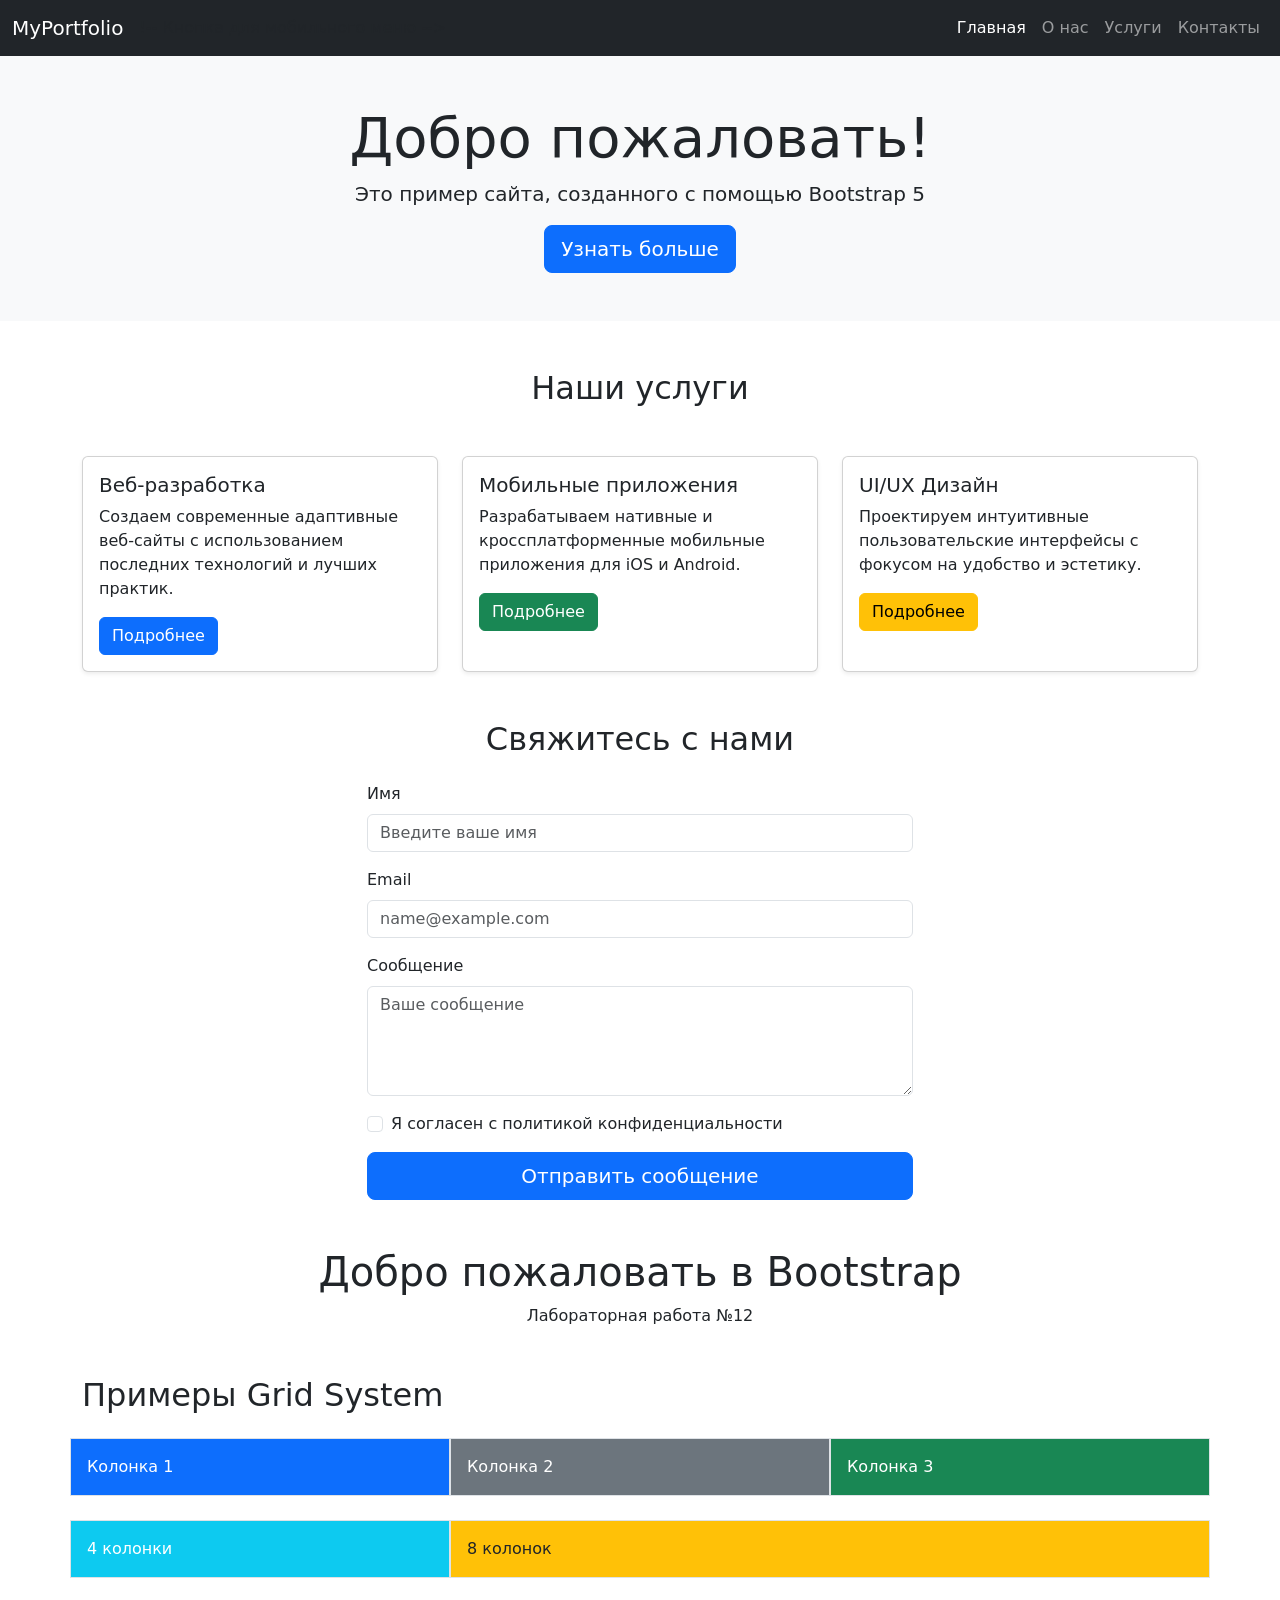
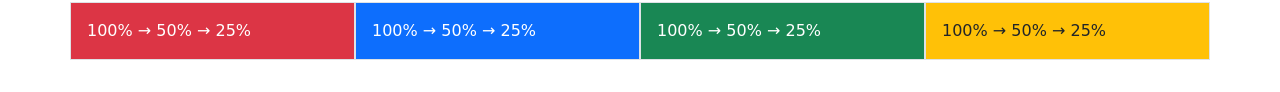
==== index.html @ a61e0683 "initial commit" ====
<!doctype html>
<html lang="ru-RU">
  <head>
    <meta charset="UTF-8" />
    <meta name="viewport" content="width=device-width, initial-scale=1.0" />
    <title>Bootstrap Lab - Leontev</title>
    <link
      href="https://cdn.jsdelivr.net/npm/bootstrap@5.3.8/dist/css/bootstrap.min.css"
      rel="stylesheet"
      integrity="sha384-sRIl4kxILFvY47J16cr9ZwB07vP4J8+LH7qKQnuqkuIAvNWLzeN8tE5YBujZqJLB"
      crossorigin="anonymous"
    />

    <link rel="stylesheet" href="custom.css" />
  </head>
  <body>

    <!-- Навигационная панель -->
    <nav class="navbar navbar-expand-lg navbar-dark bg-dark">
        <div class="container-fluid">
            <a class="navbar-brand" href="#">MyPortfolio</a>
            !-- Кнопка для мобильного меню -->
            <button
                class="navbar-toggler"
                type="button"
                data-bs-toggle="collapse"
                data-bs-target="#navbarNav"
                aria-controls="navbarNav"
                aria-expanded="false"
                aria-label="Toggle navigation"
            >
            <span class="navbar-toggler-icon"></span>
            </button>
            <!-- Пункты меню -->
                <div class="collapse navbar-collapse" id="navbarNav">
                    <ul class="navbar-nav ms-auto">
                    <li class="nav-item">
                        <a class="nav-link active" href="#home">Главная</a>
                    </li>
                    <li class="nav-item">
                        <a class="nav-link" href="#about">О нас</a>
                    </li>
                    <li class="nav-item">
                        <a class="nav-link" href="#services">Услуги</a>
                    </li>
                    <li class="nav-item">
                        <a class="nav-link" href="#contact">Контакты</a>
                    </li>
                </ul>
            </div>
        </div>
    </nav>
    <!-- Hero секция -->
    <div class="container-fluid bg-light py-5" id="home">
        <div class="container text-center">
            <h1 class="display-4">Добро пожаловать!</h1>
            <p class="lead">Это пример сайта, созданного с помощью Bootstrap 5</p>
            <button class="btn btn-primary btn-lg">Узнать больше</button>
        </div>
    </div>

    <!-- Секция с карточками -->
    <div class="container my-5" id="services">
    <h2 class="text-center mb-5">Наши услуги</h2>
    <div class="row g-4">
    <!-- Карточка 1 -->
      <div class="col-12 col-md-6 col-lg-4">
        <div class="card h-100 shadow-sm">
          <div class="card-body">
            <h5 class="card-title">Веб-разработка</h5>
            <p class="card-text"> Создаем современные адаптивные веб-сайты с использованием последних технологий и лучших практик.</p>
            <a href="#" class="btn btn-primary">Подробнее</a>
          </div>
        </div>
      </div>
    <!-- Карточка 2 -->
      <div class="col-12 col-md-6 col-lg-4">
        <div class="card h-100 shadow-sm">
          <div class="card-body">
            <h5 class="card-title">Мобильные приложения</h5>
            <p class="card-text">Разрабатываем нативные и кроссплатформенные мобильные приложения для iOS и Android.</p>
            <a href="#" class="btn btn-success">Подробнее</a>
          </div>
        </div>
      </div>
    <!-- Карточка 3 -->
      <div class="col-12 col-md-6 col-lg-4">
        <div class="card h-100 shadow-sm">
          <div class="card-body">
            <h5 class="card-title">UI/UX Дизайн</h5>
            <p class="card-text">Проектируем интуитивные пользовательские интерфейсы с фокусом на удобство и эстетику.</p>
            <a href="#" class="btn btn-warning">Подробнее</a>
          </div>
        </div>
      </div>
    </div>
    </div>

    <!-- Секция с формой -->
    <div class="container my-5" id="contact">
      <div class="row justify-content-center">
        <div class="col-lg-6">
          <h2 class="text-center mb-4">Свяжитесь с нами</h2>
          <form id="contactForm" class="needs-validation" novalidate>
          <!-- Имя -->
          <div class="mb-3">
            <label for="name" class="form-label">Имя</label>
            <input
              type="text"
              class="form-control"
              id="name"
              placeholder="Введите ваше имя"
              required
            />
            <div class="invalid-feedback">Пожалуйста, введите ваше имя</div>
          </div>
          <!-- Email -->
          <div class="mb-3">
            <label for="email" class="form-label">Email</label>
            <input
              type="email"
              class="form-control"
              id="email"
              placeholder="name@example.com"
              required
            />
            <div class="invalid-feedback">Пожалуйста, введите корректный email</div>
          </div>
          <!-- Сообщение -->
          <div class="mb-3">
            <label for="message" class="form-label">Сообщение</label>
            <textarea
              class="form-control"
              id="message"
              rows="4"
              placeholder="Ваше сообщение"
              required
            ></textarea>
              <div class="invalid-feedback">Пожалуйста, введите сообщение</div>
          </div>
          <!-- Checkbox -->
          <div class="mb-3 form-check">
            <input
              type="checkbox"
              class="form-check-input"
              id="agree"
              required
            />
            <label class="form-check-label" for="agree">Я согласен с политикой конфиденциальности</label>
            <div class="invalid-feedback">Вы должны согласиться с условиями</div>
          </div>
          <!-- Кнопка отправки -->
          <div class="d-grid">
            <button type="submit" class="btn btn-primary btn-lg">Отправить сообщение</button>
          </div>
          </form>
        </div>
      </div>
    </div>


    <div class="container">
      <h1 class="text-center mt-5">Добро пожаловать в Bootstrap</h1>
      <p class="text-center text-mutex">Лабораторная работа №12</p>
    </div>

    <div class="container mt-5">
      <h2 class="mb-4">Примеры Grid System</h2>
      <!-- Пример 1: Равные колонки -->
      <div class="row mb-4">
        <div class="col bg-primary text-white p-3 border">Колонка 1</div>
        <div class="col bg-secondary text-white p-3 border">Колонка 2</div>
        <div class="col bg-success text-white p-3 border">Колонка 3</div>
      </div>
      <!-- Пример 2: Фиксированная ширина -->
      <div class="row mb-4">
        <div class="col-4 bg-info text-white p-3 border">4 колонки</div>
        <div class="col-8 bg-warning text-dark p-3 border">8 колонок</div>
      </div>
      <!-- Пример 3: Адаптивные колонки -->
      <div class="row mb-4">
        <div class="col-12 col-md-6 col-lg-3 bg-danger text-white p-3 border mb-2">100% → 50% → 25%</div>
        <div class="col-12 col-md-6 col-lg-3 bg-primary text-white p-3 border mb-2">100% → 50% → 25%</div>
        <div class="col-12 col-md-6 col-lg-3 bg-success text-white p-3 border mb-2">100% → 50% → 25%</div>
        <div class="col-12 col-md-6 col-lg-3 bg-warning text-dark p-3 border mb-2">100% → 50% → 25%</div>
      </div>
    </div>

  </body>

  <script>
  // Валидация формы Bootstrap
    (function () { 
      "use strict";
      const form = document.getElementById("contactForm");
      form.addEventListener(
        "submit",
        function (event) {
          if (!form.checkValidity()) {
            event.preventDefault();
            event.stopPropagation();
          } else {
            event.preventDefault();
            alert("Форма успешно отправлена!");
            form.reset();
            form.classList.remove("was-validated");
          }
          form.classList.add("was-validated");
        },
        false
      );
      })();
  </script>

    <script
      src="https://cdn.jsdelivr.net/npm/bootstrap@5.3.8/dist/js/bootstrap.bundle.min.js"
      integrity="sha384-FKyoEForCGlyvwx9Hj09JcYn3nv7wiPVlz7YYwJrWVcXK/BmnVDxM+D2scQbITxI"
      crossorigin="anonymous"
    ></script>

</html>
---- custom.css ----
.card {
    transition: transform 0.3s ease;
}

.card:hover {
    transform: scale(1.05);
}
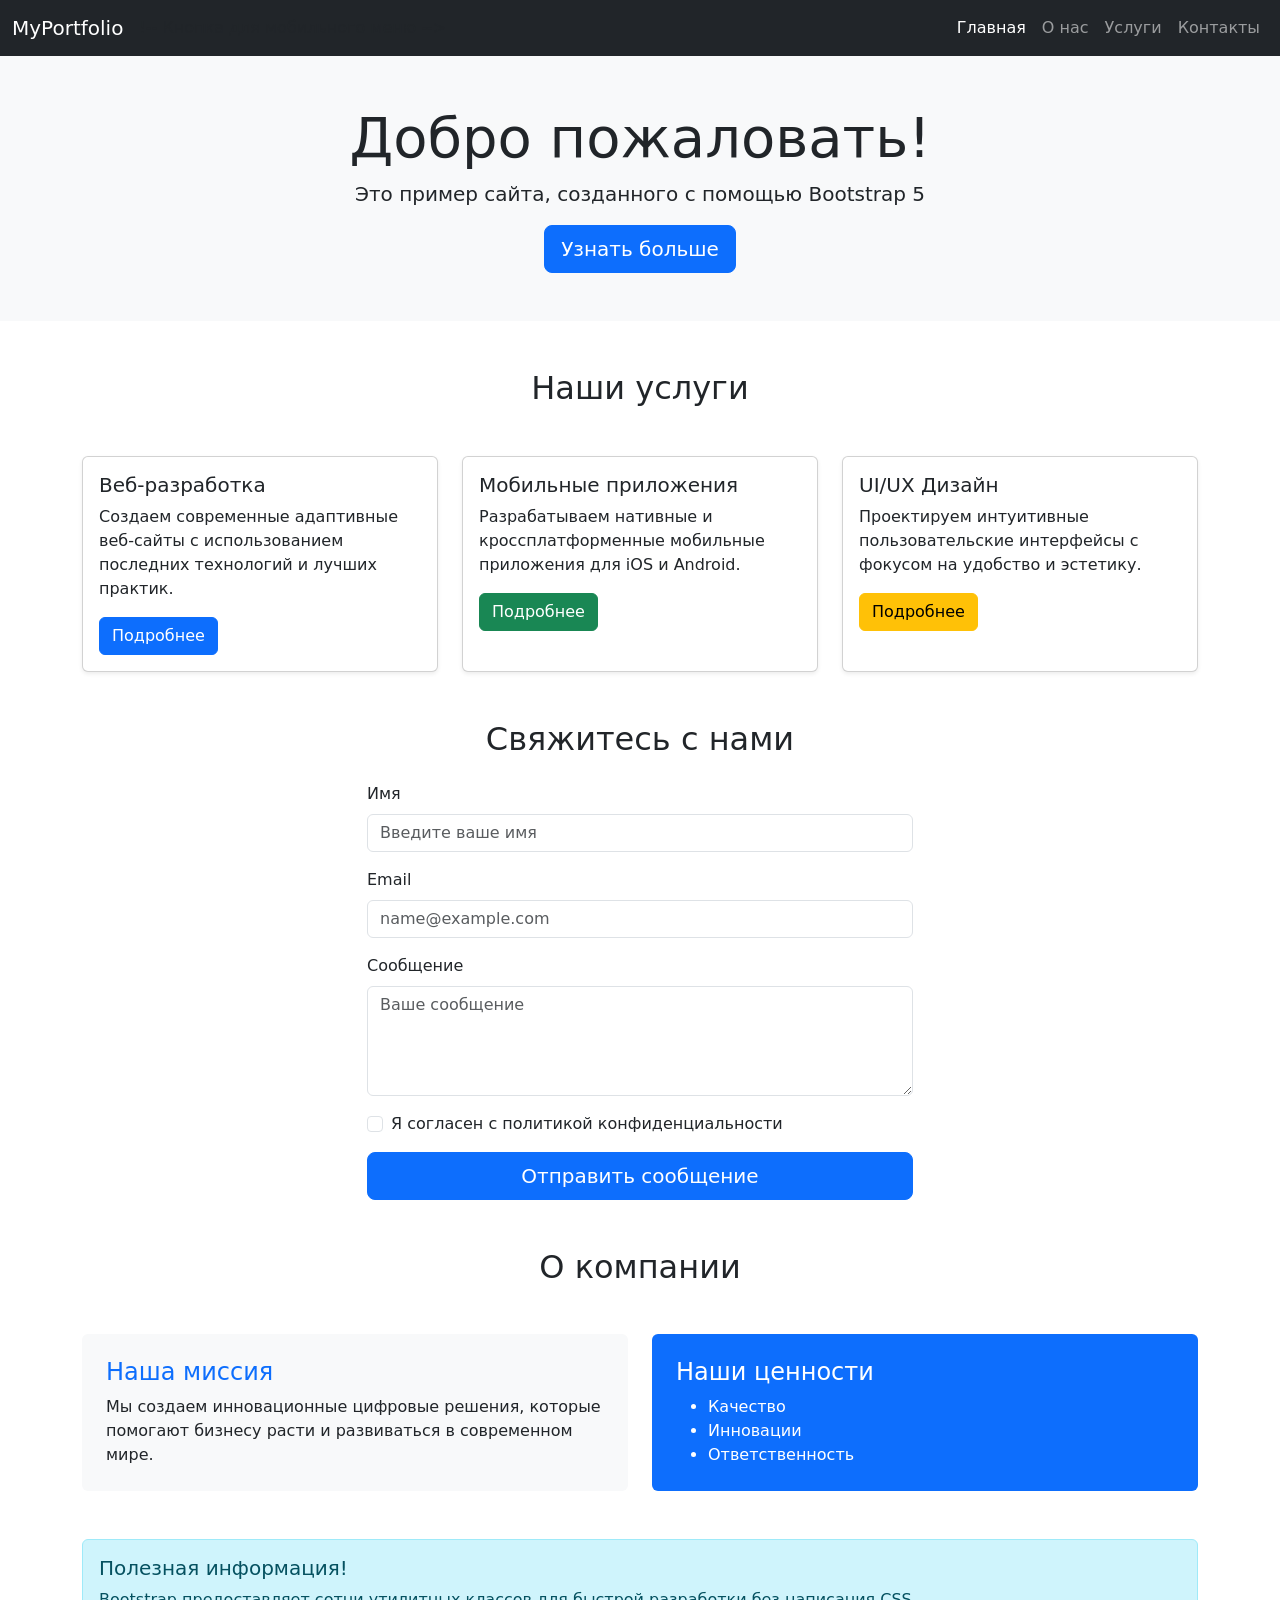
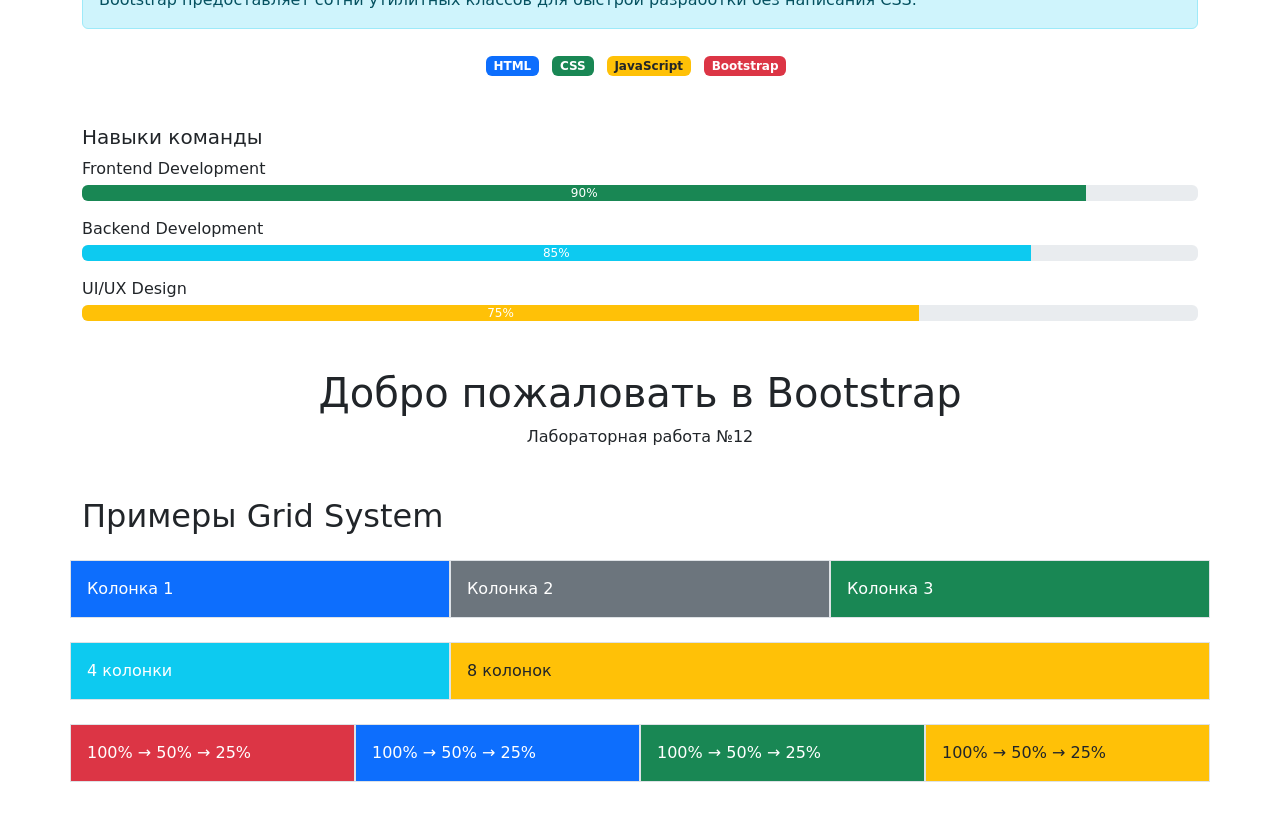
==== commit 80abbe22: "Step 7: Bootstrap utility classes" ====
--- a/index.html
+++ b/index.html
@@ -158,6 +158,91 @@
       </div>
     </div>
 
+    <!-- Секция утилитных классов -->
+  <div class="container my-5" id="about">
+    <h2 class="text-center mb-5">О компании</h2>
+    <!-- Отступы и выравнивание -->
+    <div class="row">
+      <div class="col-md-6 mb-4">
+        <div class="p-4 bg-light rounded">
+          <h4 class="text-primary">Наша миссия</h4>
+          <p class="mb-0"> Мы создаем инновационные цифровые решения, которые помогают бизнесу расти и развиваться в современном мире.</p>
+        </div>
+      </div>
+      <div class="col-md-6 mb-4">
+        <div class="p-4 bg-primary text-white rounded">
+          <h4>Наши ценности</h4>
+          <ul class="mb-0">
+            <li>Качество</li>
+            <li>Инновации</li>
+            <li>Ответственность</li>
+          </ul>
+        </div>
+      </div>
+      </div>
+      <!-- Примеры утилитных классов -->
+      <div class="alert alert-info mt-4" role="alert">
+        <h5 class="alert-heading">Полезная информация!</h5>
+        <p class="mb-0"> Bootstrap предоставляет сотни утилитных классов для быстрой разработки без написания CSS.</p>
+      </div>
+      <!-- Бейджи и кнопки -->
+      <div class="text-center mt-4">
+        <span class="badge bg-primary me-2">HTML</span>
+        <span class="badge bg-success me-2">CSS</span>
+        <span class="badge bg-warning text-dark me-2">JavaScript</span>
+        <span class="badge bg-danger me-2">Bootstrap</span>
+      </div>
+      <!-- Прогресс-бары -->
+      <div class="mt-5">
+        <h5>Навыки команды</h5>
+          <div class="mb-3">
+            <label class="mb-1">Frontend Development</label>
+              <div class="progress">
+                <div
+                  class="progress-bar bg-success"
+                  role="progressbar"
+                  style="width: 90%"
+                  aria-valuenow="90"
+                  aria-valuemin="0"
+                  aria-valuemax="100"
+                  >
+                  90%
+                </div>
+              </div>
+            </div>
+            <div class="mb-3">
+              <label class="mb-1">Backend Development</label>
+              <div class="progress">
+                <div
+                  class="progress-bar bg-info"
+                  role="progressbar"
+                  style="width: 85%"
+                  aria-valuenow="85"
+                  aria-valuemin="0"
+                  aria-valuemax="100"
+                  >
+                  85%
+                </div>
+              </div>
+            </div>
+            <div class="mb-3">
+              <label class="mb-1">UI/UX Design</label>
+              <div class="progress">
+                <div
+                  class="progress-bar bg-warning"
+                  role="progressbar"
+                  style="width: 75%"
+                  aria-valuenow="75"
+                  aria-valuemin="0"
+                  aria-valuemax="100"
+                  >
+                  75%
+                </div>
+              </div>
+            </div>
+          </div>
+        </div>
+
 
     <div class="container">
       <h1 class="text-center mt-5">Добро пожаловать в Bootstrap</h1>
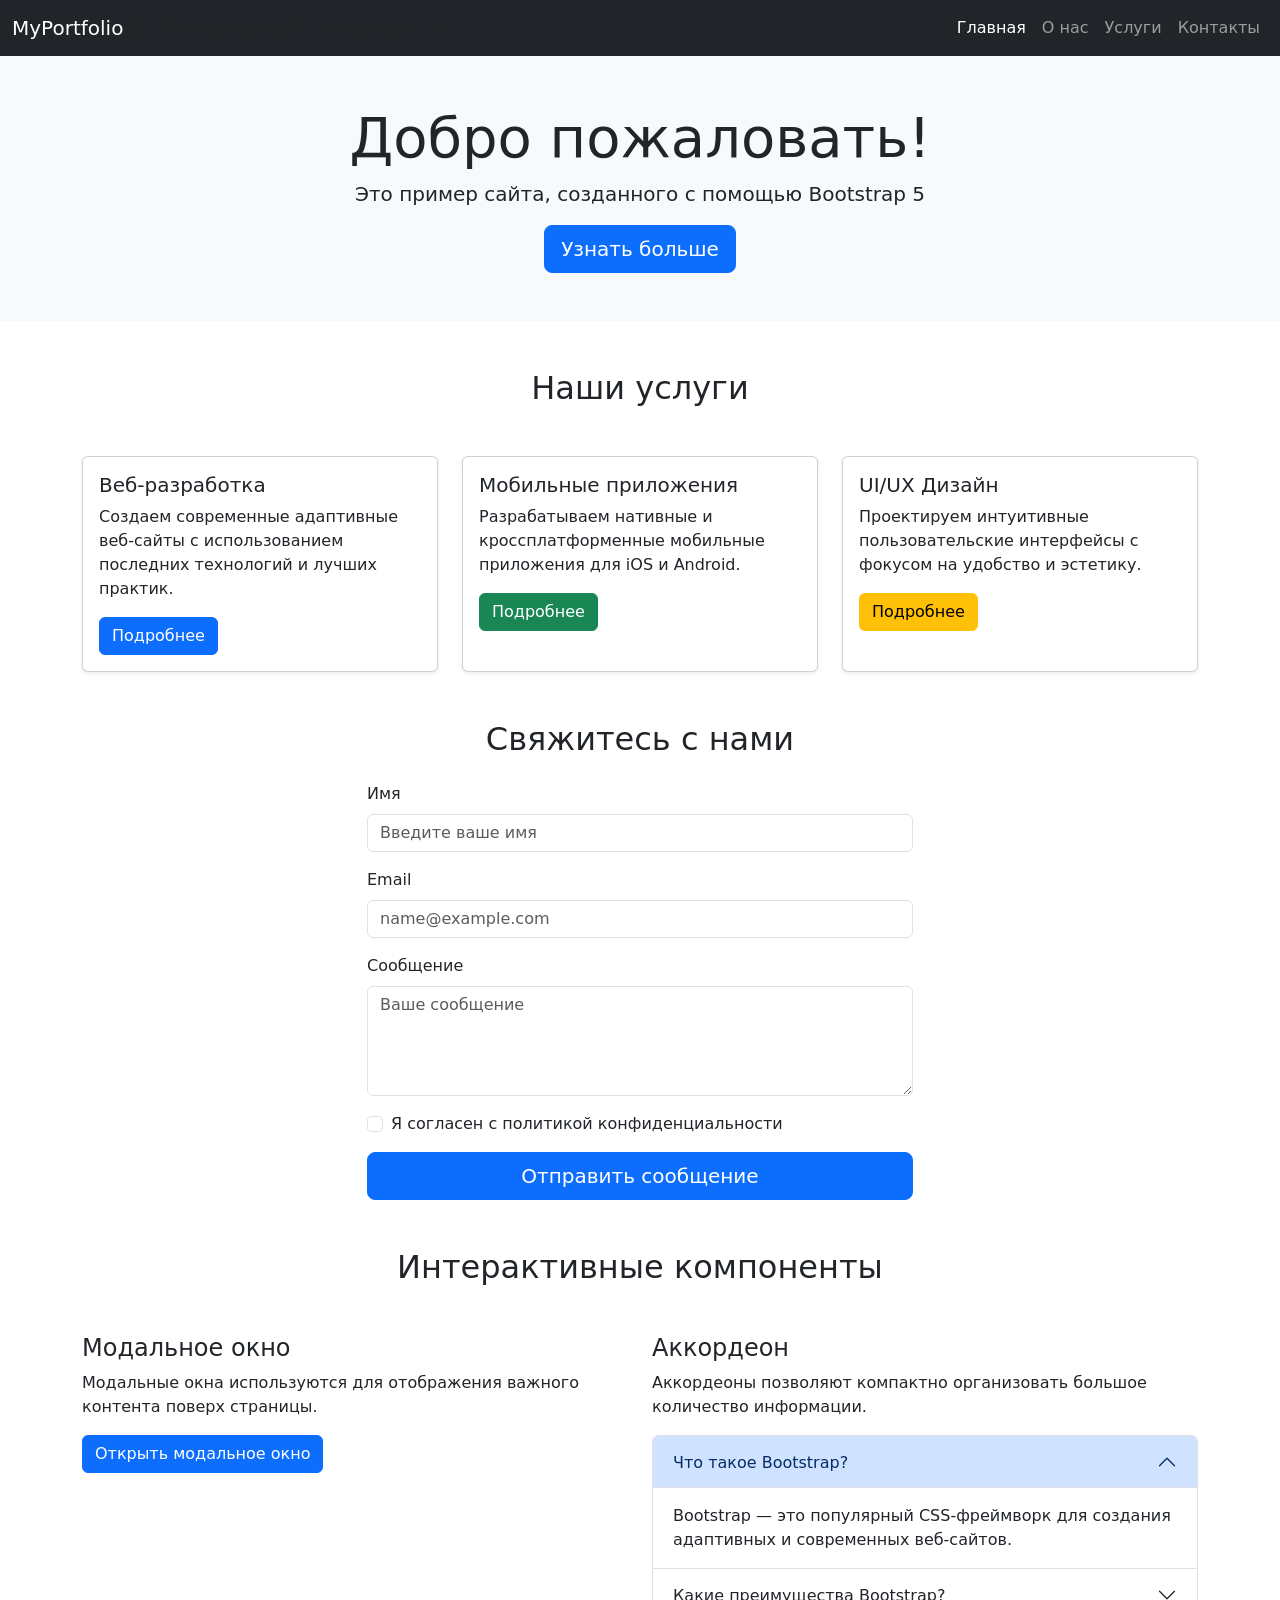
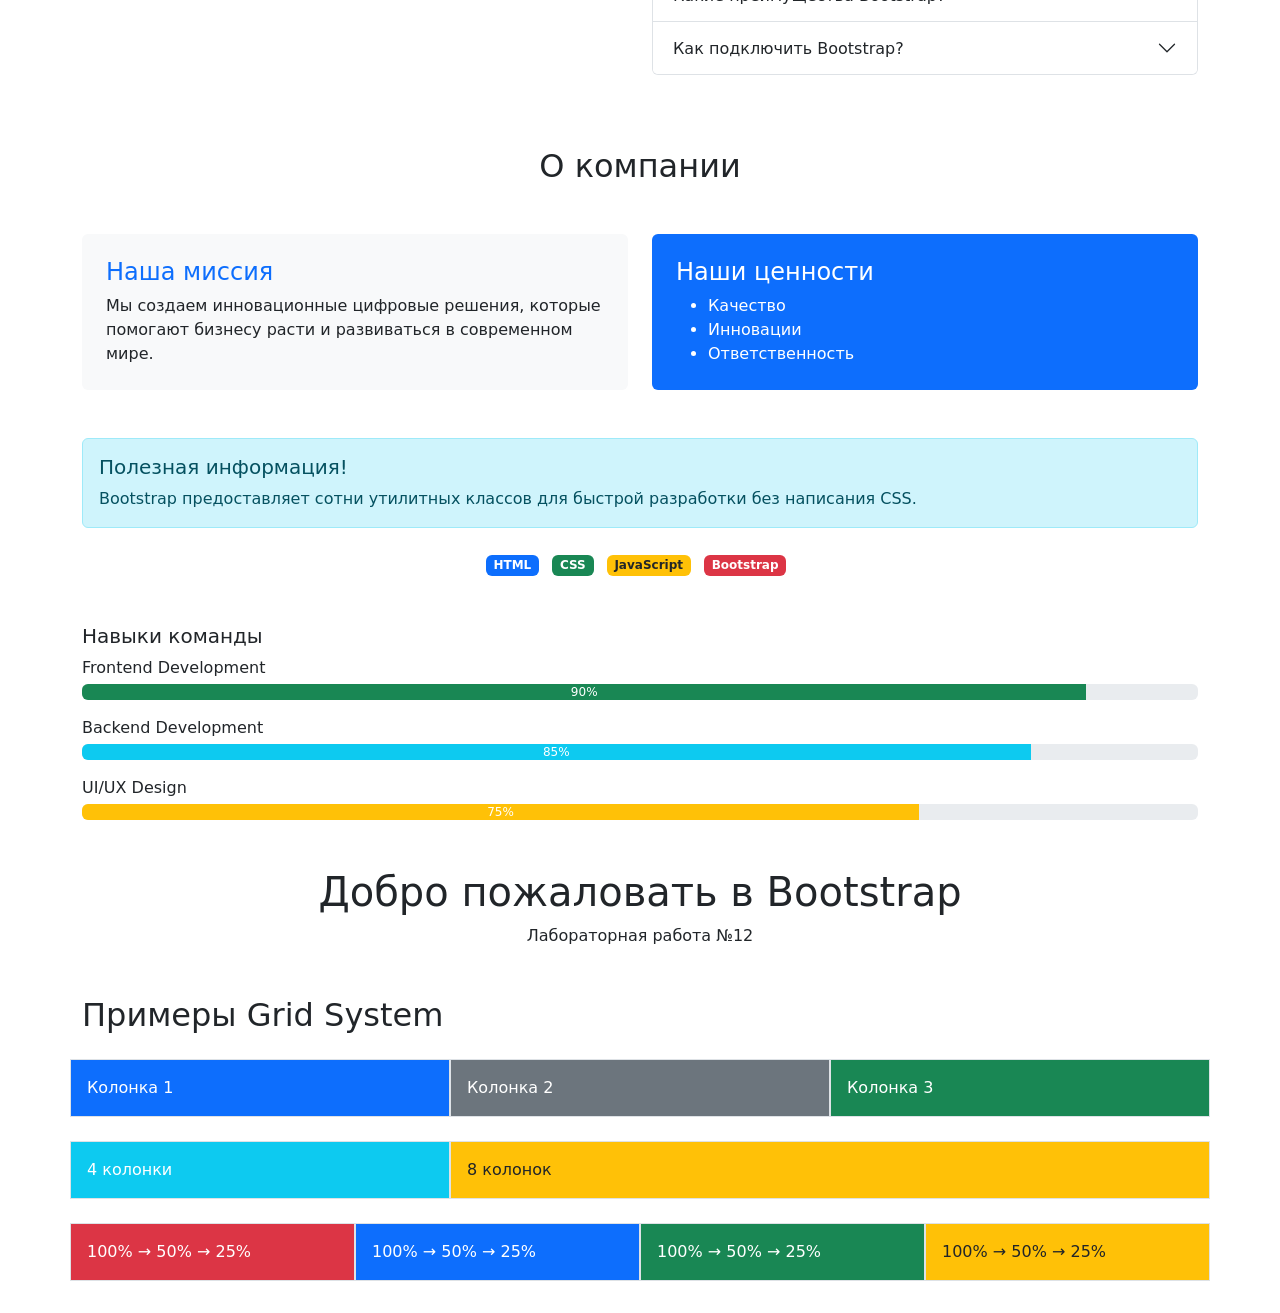
==== commit 2a085f79: "Step 8: Bootstrap modal and accordion" ====
--- a/index.html
+++ b/index.html
@@ -158,7 +158,152 @@
       </div>
     </div>
 
-    <!-- Секция утилитных классов -->
+  <!-- Секция с модальным окном и аккордеоном -->
+  <div class="container my-5">
+    <h2 class="text-center mb-5">Интерактивные компоненты</h2>
+    <div class="row">
+    <!-- Модальное окно -->
+      <div class="col-md-6 mb-4">
+        <h4>Модальное окно</h4>
+        <p>Модальные окна используются для отображения важного контента поверх страницы.</p>
+        <!-- Кнопка открытия модального окна -->
+        <button
+          type="button"
+          class="btn btn-primary"
+          data-bs-toggle="modal"
+          data-bs-target="#exampleModal"
+          >
+          Открыть модальное окно
+        </button>
+        <!-- Само модальное окно -->
+          <div
+            class="modal fade"
+            id="exampleModal"
+            tabindex="-1"
+            aria-labelledby="exampleModalLabel"
+            aria-hidden="true"
+          >
+            <div class="modal-dialog modal-dialog-centered">
+              <div class="modal-content">
+                <div class="modal-header">
+                  <h5 class="modal-title" id="exampleModalLabel">
+                    Добро пожаловать!
+                  </h5>
+                  <button
+                    type="button"
+                    class="btn-close"
+                    data-bs-dismiss="modal"
+                    aria-label="Close"
+                    >
+                  </button>
+                </div>
+                <div class="modal-body">
+                  Это пример модального окна Bootstrap. Здесь может быть любой
+                  контент: текст, формы, изображения.
+                </div>
+                <div class="modal-footer">
+                  <button
+                    type="button"
+                    class="btn btn-secondary"
+                    data-bs-dismiss="modal"
+                    >
+                    Закрыть
+                  </button>
+                  <button type="button" class="btn btn-primary">
+                    Сохранить изменения
+                  </button>
+                </div>
+              </div>
+            </div>
+          </div>
+        </div>
+        <!-- Аккордеон -->
+        <div class="col-md-6 mb-4">
+          <h4>Аккордеон</h4>
+          <p>Аккордеоны позволяют компактно организовать большое количество информации.</p>
+          <div class="accordion" id="accordionExample">
+            <!-- Элемент 1 -->
+            <div class="accordion-item">
+              <h2 class="accordion-header" id="headingOne">
+                <button
+                  class="accordion-button"
+                  type="button"
+                  data-bs-toggle="collapse"
+                  data-bs-target="#collapseOne"
+                  aria-expanded="true"
+                  aria-controls="collapseOne"
+                  >
+                  Что такое Bootstrap?
+                </button>
+              </h2>
+              <div
+                id="collapseOne"
+                class="accordion-collapse collapse show"
+                aria-labelledby="headingOne"
+                data-bs-parent="#accordionExample"
+                >
+                <div class="accordion-body">Bootstrap — это популярный CSS-фреймворк для создания адаптивных и современных веб-сайтов.
+                </div>
+              </div>
+            </div>
+            <!-- Элемент 2 -->
+            <div class="accordion-item">
+              <h2 class="accordion-header" id="headingTwo">
+                <button
+                  class="accordion-button collapsed"
+                  type="button"
+                  data-bs-toggle="collapse"
+                  data-bs-target="#collapseTwo"
+                  aria-expanded="false"
+                  aria-controls="collapseTwo"
+                  >
+                  Какие преимущества Bootstrap?
+                </button>
+              </h2>
+              <div
+                id="collapseTwo"
+                class="accordion-collapse collapse"
+                aria-labelledby="headingTwo"
+                data-bs-parent="#accordionExample"
+                >
+                <div class="accordion-body">
+                  Быстрая разработка, готовые компоненты, адаптивность,
+                  кроссбраузерность и большое сообщество разработчиков.
+                </div>
+              </div>
+            </div>
+            <!-- Элемент 3 -->
+            <div class="accordion-item">
+              <h2 class="accordion-header" id="headingThree">
+                <button
+                  class="accordion-button collapsed"
+                  type="button"
+                  data-bs-toggle="collapse"
+                  data-bs-target="#collapseThree"
+                  aria-expanded="false"
+                  aria-controls="collapseThree"
+                  >
+                  Как подключить Bootstrap?
+                </button>
+              </h2>
+              <div
+                id="collapseThree"
+                class="accordion-collapse collapse"
+                aria-labelledby="headingThree"
+                data-bs-parent="#accordionExample"
+                >
+              <div class="accordion-body">
+                Bootstrap можно подключить через CDN (быстро) или установить
+                локально через npm (для продакшн-проектов).
+              </div>
+            </div>
+          </div>
+        </div>
+      </div>
+    </div>
+  </div>
+
+  <!-- Секция утилитных классов -->
   <div class="container my-5" id="about">
     <h2 class="text-center mb-5">О компании</h2>
     <!-- Отступы и выравнивание -->
@@ -179,70 +324,69 @@
           </ul>
         </div>
       </div>
-      </div>
-      <!-- Примеры утилитных классов -->
-      <div class="alert alert-info mt-4" role="alert">
-        <h5 class="alert-heading">Полезная информация!</h5>
-        <p class="mb-0"> Bootstrap предоставляет сотни утилитных классов для быстрой разработки без написания CSS.</p>
-      </div>
-      <!-- Бейджи и кнопки -->
-      <div class="text-center mt-4">
-        <span class="badge bg-primary me-2">HTML</span>
-        <span class="badge bg-success me-2">CSS</span>
-        <span class="badge bg-warning text-dark me-2">JavaScript</span>
-        <span class="badge bg-danger me-2">Bootstrap</span>
-      </div>
-      <!-- Прогресс-бары -->
-      <div class="mt-5">
-        <h5>Навыки команды</h5>
-          <div class="mb-3">
-            <label class="mb-1">Frontend Development</label>
-              <div class="progress">
-                <div
-                  class="progress-bar bg-success"
-                  role="progressbar"
-                  style="width: 90%"
-                  aria-valuenow="90"
-                  aria-valuemin="0"
-                  aria-valuemax="100"
-                  >
-                  90%
-                </div>
-              </div>
-            </div>
-            <div class="mb-3">
-              <label class="mb-1">Backend Development</label>
-              <div class="progress">
-                <div
-                  class="progress-bar bg-info"
-                  role="progressbar"
-                  style="width: 85%"
-                  aria-valuenow="85"
-                  aria-valuemin="0"
-                  aria-valuemax="100"
-                  >
-                  85%
-                </div>
-              </div>
-            </div>
-            <div class="mb-3">
-              <label class="mb-1">UI/UX Design</label>
-              <div class="progress">
-                <div
-                  class="progress-bar bg-warning"
-                  role="progressbar"
-                  style="width: 75%"
-                  aria-valuenow="75"
-                  aria-valuemin="0"
-                  aria-valuemax="100"
-                  >
-                  75%
-                </div>
-              </div>
-            </div>
-          </div>
-        </div>
-
+    </div>
+    <!-- Примеры утилитных классов -->
+    <div class="alert alert-info mt-4" role="alert">
+      <h5 class="alert-heading">Полезная информация!</h5>
+      <p class="mb-0"> Bootstrap предоставляет сотни утилитных классов для быстрой разработки без написания CSS.</p>
+    </div>
+    <!-- Бейджи и кнопки -->
+    <div class="text-center mt-4">
+      <span class="badge bg-primary me-2">HTML</span>
+      <span class="badge bg-success me-2">CSS</span>
+      <span class="badge bg-warning text-dark me-2">JavaScript</span>
+      <span class="badge bg-danger me-2">Bootstrap</span>
+    </div>
+    <!-- Прогресс-бары -->
+    <div class="mt-5">
+      <h5>Навыки команды</h5>
+      <div class="mb-3">
+        <label class="mb-1">Frontend Development</label>
+        <div class="progress">
+          <div
+            class="progress-bar bg-success"
+            role="progressbar"
+            style="width: 90%"
+            aria-valuenow="90"
+            aria-valuemin="0"
+            aria-valuemax="100"
+            >
+            90%
+          </div>
+        </div>
+      </div>
+      <div class="mb-3">
+        <label class="mb-1">Backend Development</label>
+        <div class="progress">
+          <div
+            class="progress-bar bg-info"
+            role="progressbar"
+            style="width: 85%"
+            aria-valuenow="85"
+            aria-valuemin="0"
+            aria-valuemax="100"
+            >
+            85%
+          </div>
+        </div>
+      </div>
+      <div class="mb-3">
+        <label class="mb-1">UI/UX Design</label>
+        <div class="progress">
+          <div
+            class="progress-bar bg-warning"
+            role="progressbar"
+            style="width: 75%"
+            aria-valuenow="75"
+            aria-valuemin="0"
+            aria-valuemax="100"
+            >
+            75%
+          </div>
+        </div>
+      </div>
+    </div>
+  </div>
 
     <div class="container">
       <h1 class="text-center mt-5">Добро пожаловать в Bootstrap</h1>
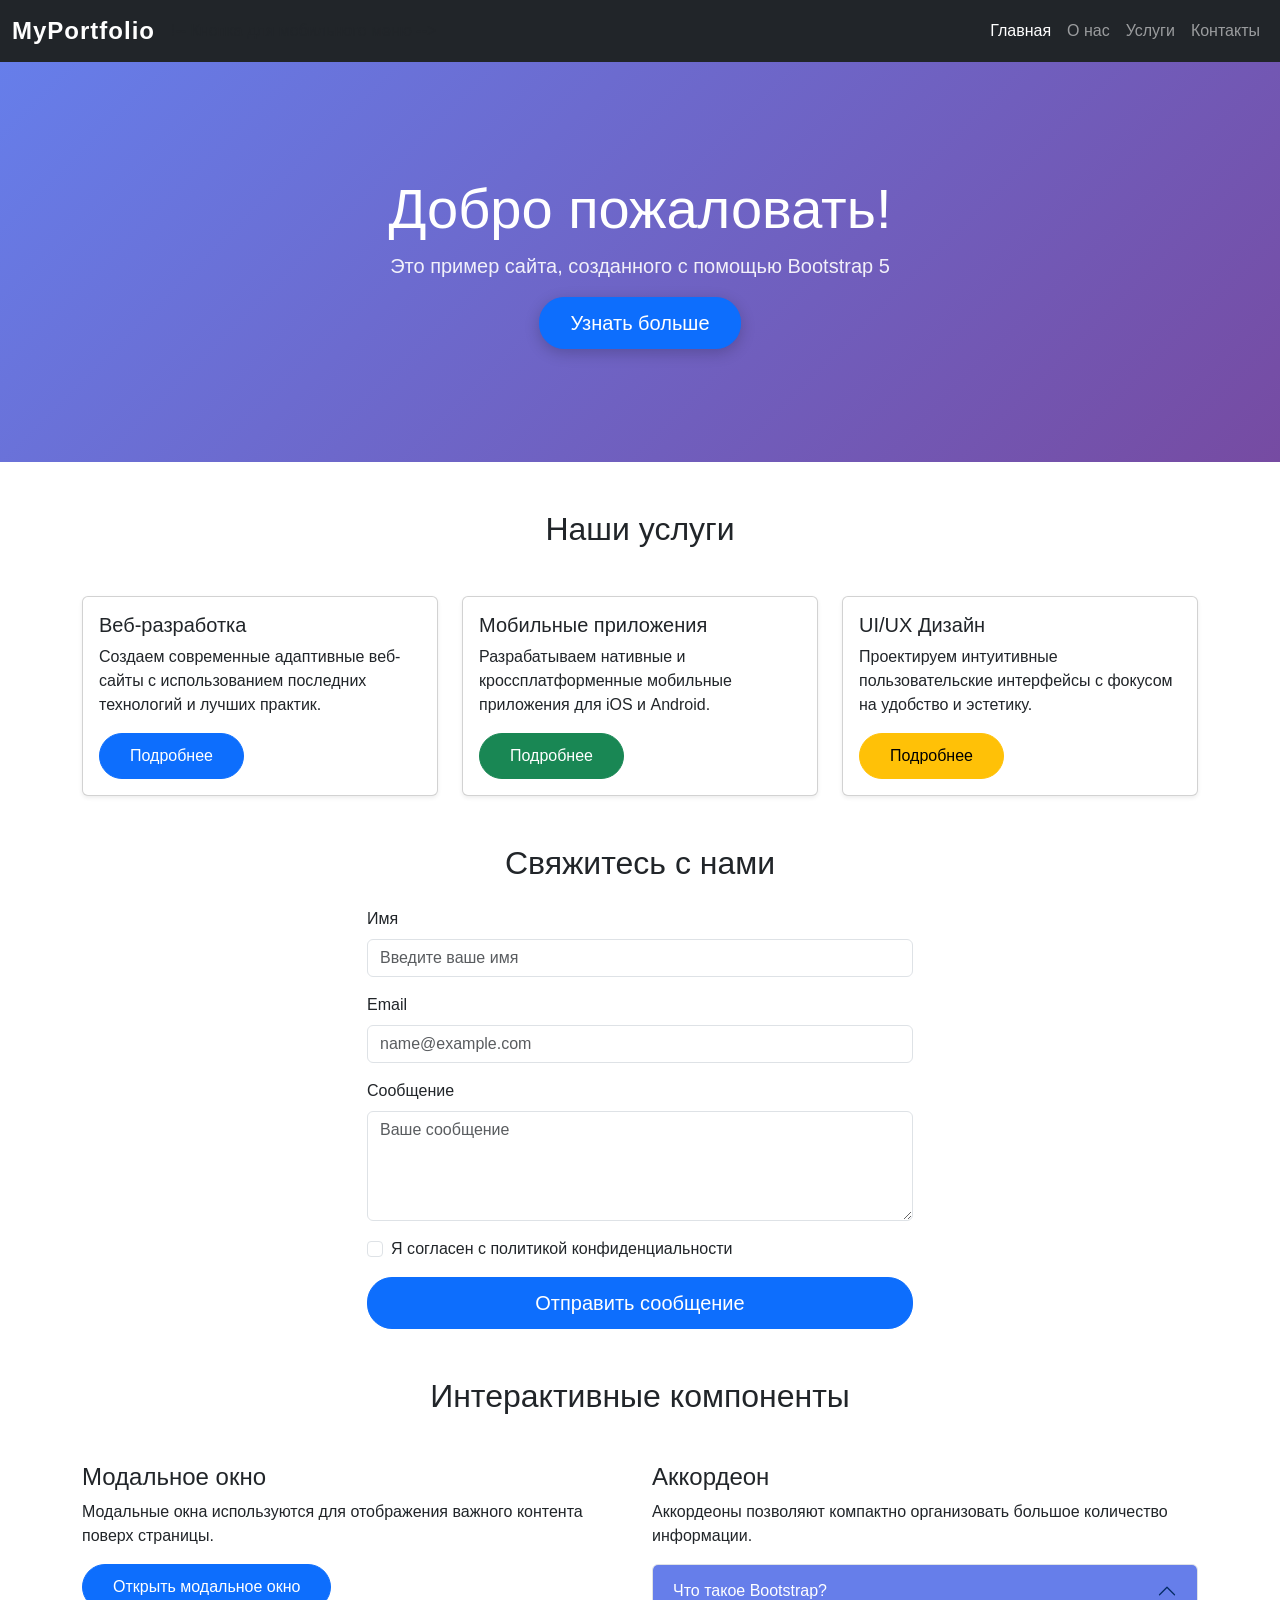
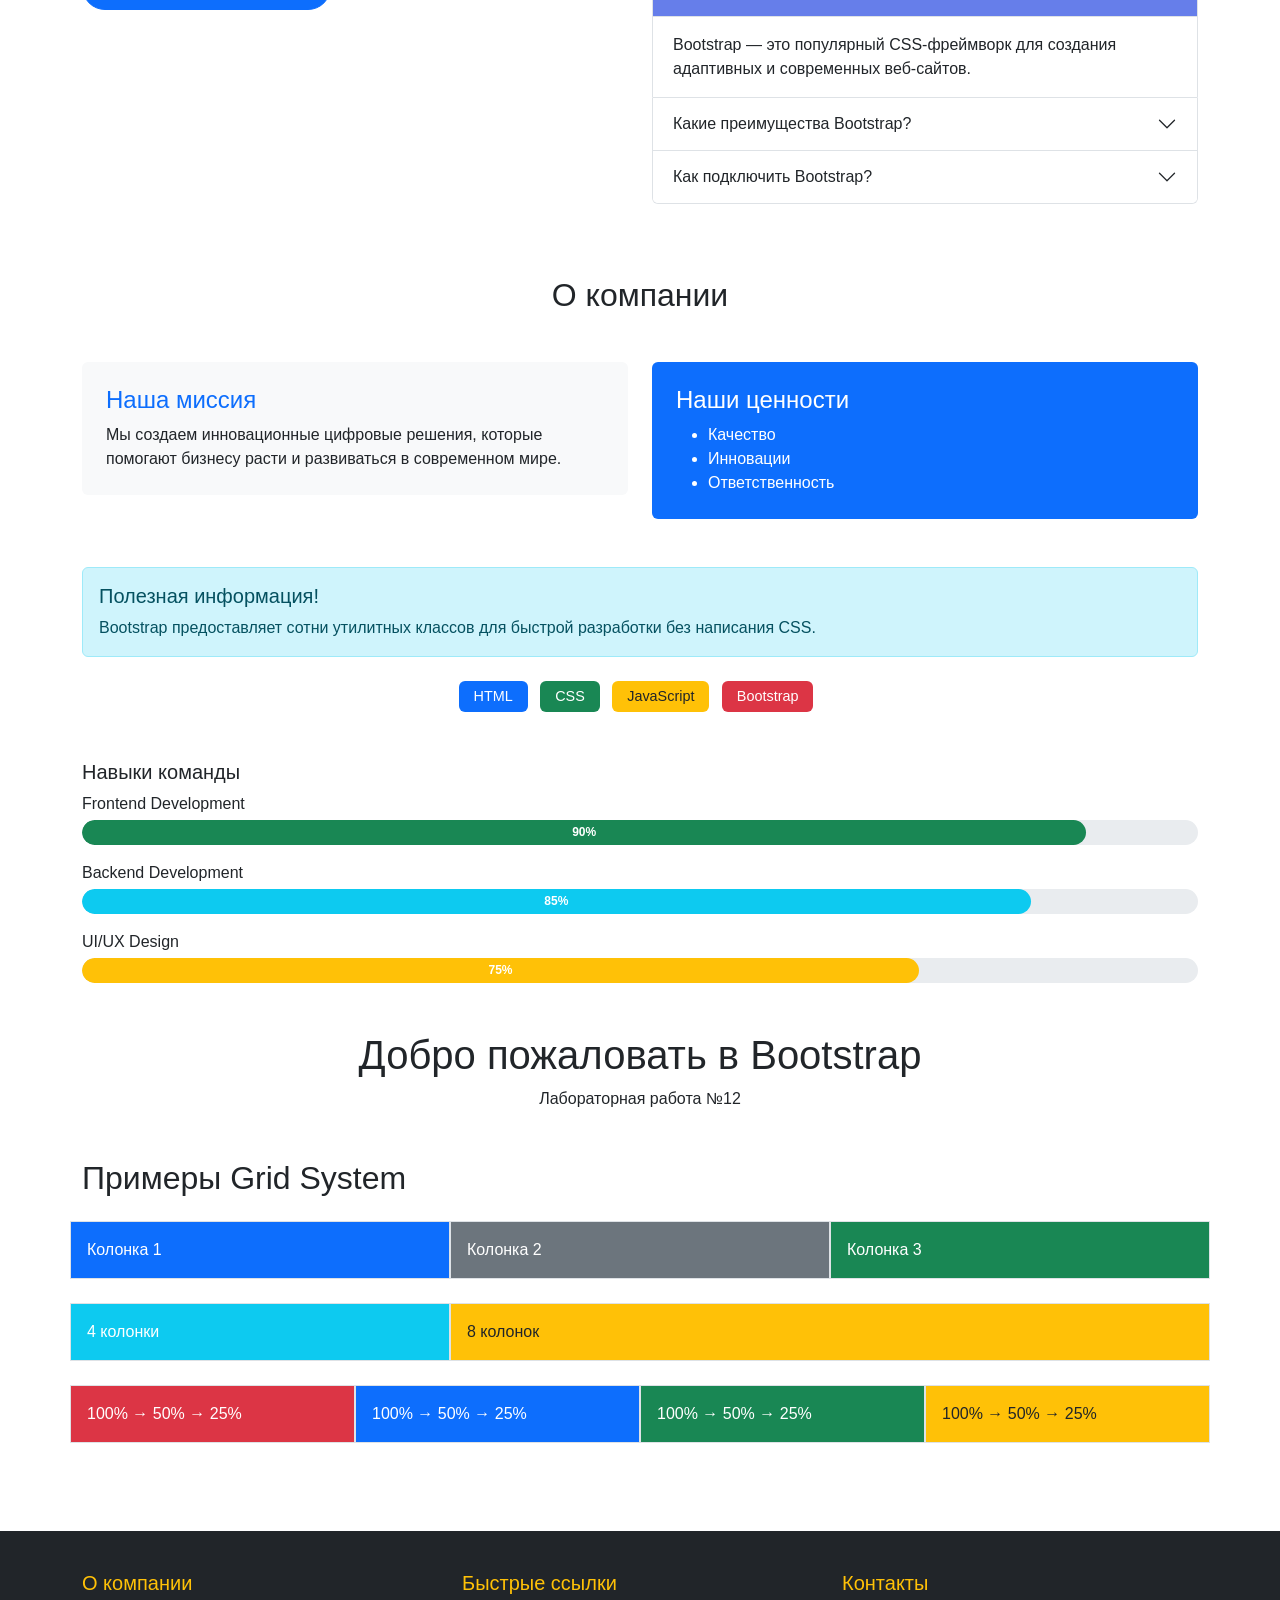
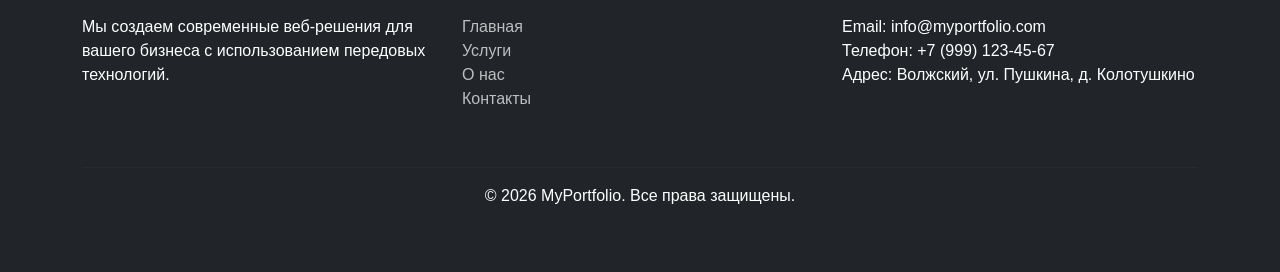
==== commit dc07a0a9: "Step 9: custom CSS styles for Bootstrap" ====
--- a/index.html
+++ b/index.html
@@ -415,6 +415,43 @@
       </div>
     </div>
 
+  <!-- Футер -->
+   <footer>
+    <div class="container">
+      <div class="row">
+        <div class="col-md-4 mb-4">
+          <h5>О компании</h5>
+          <p>
+            Мы создаем современные веб-решения для вашего бизнеса с
+            использованием передовых технологий.
+          </p>
+        </div>
+        <div class="col-md-4 mb-4">
+          <h5>Быстрые ссылки</h5>
+          <ul class="list-unstyled">
+            <li><a href="#home">Главная</a></li>
+            <li><a href="#services">Услуги</a></li>
+            <li><a href="#about">О нас</a></li>
+            <li><a href="#contact">Контакты</a></li>
+          </ul>
+        </div>
+        <div class="col-md-4 mb-4">
+          <h5>Контакты</h5>
+        <ul class="list-unstyled">
+          <li>Email: info@myportfolio.com</li>
+          <li>Телефон: +7 (999) 123-45-67</li>
+          <li>Адрес: Волжский, ул. Пушкина, д. Колотушкино</li>
+        </ul>
+      </div>
+    </div>
+    <hr style="border-color: rgba(255, 255, 255, 0.1)" />
+    <div class="text-center mt-3">
+      <p class="mb-0">&copy; 2026 MyPortfolio. Все права защищены.</p>
+      <p class="mb-0 text-muted">Создано с помощью Bootstrap 5</p>
+    </div>
+  </div>
+</footer>
+
   </body>
 
   <script>
@@ -445,6 +482,7 @@
       src="https://cdn.jsdelivr.net/npm/bootstrap@5.3.8/dist/js/bootstrap.bundle.min.js"
       integrity="sha384-FKyoEForCGlyvwx9Hj09JcYn3nv7wiPVlz7YYwJrWVcXK/BmnVDxM+D2scQbITxI"
       crossorigin="anonymous"
-    ></script>
+      >
+    </script>
 
 </html>
--- a/custom.css
+++ b/custom.css
@@ -4,4 +4,146 @@
 
 .card:hover {
     transform: scale(1.05);
-}+}
+
+/* Общие стили */
+body {
+font-family: "Segoe UI", Tahoma, Geneva, Verdana, sans-serif;
+}
+
+/* Кастомные цвета для навбара */
+.navbar-brand {
+font-weight: bold;
+font-size: 1.5rem;
+letter-spacing: 1px;
+}
+
+.navbar-dark .navbar-nav .nav-link:hover {
+color: #ffc107 !important;
+transition: color 0.3s ease;
+}
+
+/* Улучшение Hero-секции */
+#home {
+background: linear-gradient(135deg, #667eea 0%, #764ba2 100%);
+color: white;
+min-height: 400px;
+display: flex;
+align-items: center;
+}
+
+#home h1 {
+color: white;
+}
+
+#home .lead {
+color: rgba(255, 255, 255, 0.9);
+}
+
+#home .btn {
+box-shadow: 0 4px 15px rgba(0, 0, 0, 0.2);
+transition: transform 0.3s ease;
+}
+
+#home .btn:hover {
+transform: translateY(-3px);
+box-shadow: 0 6px 20px rgba(0, 0, 0, 0.3);
+}
+
+/* Анимация для карточек */
+.card {
+transition: transform 0.3s ease, box-shadow 0.3s ease;
+}
+
+.card:hover {
+transform: translateY(-10px);
+box-shadow: 0 10px 30px rgba(0, 0, 0, 0.15) !important;
+}
+
+/* Стилизация кнопок */
+.btn {
+border-radius: 25px;
+padding: 10px 30px;
+font-weight: 500;
+transition: all 0.3s ease;
+}
+
+/* Улучшение формы */
+.form-control:focus {
+border-color: #667eea;
+box-shadow: 0 0 0 0.2rem rgba(102, 126, 234, 0.25);
+}
+
+/* Анимация для бейджей */
+.badge {
+padding: 8px 15px;
+font-size: 0.9rem;
+font-weight: 500;
+transition: transform 0.2s ease;
+}
+
+.badge:hover {
+transform: scale(1.1);
+cursor: pointer;
+}
+
+/* Стилизация прогресс-баров */
+.progress {
+height: 25px;
+border-radius: 15px;
+background-color: #e9ecef;
+}
+
+.progress-bar {
+border-radius: 15px;
+font-weight: bold;
+line-height: 25px;
+}
+
+/* Улучшение аккордеона */
+.accordion-button:not(.collapsed) {
+background-color: #667eea;
+color: white;
+}
+
+.accordion-button:focus {
+box-shadow: none;
+border-color: #667eea;
+}
+
+/* Футер */
+footer {
+background-color: #212529;
+color: white;
+padding: 40px 0;
+margin-top: 80px;
+}
+
+footer h5 {
+color: #ffc107;
+margin-bottom: 20px;
+}
+
+footer a {
+color: rgba(255, 255, 255, 0.7);
+text-decoration: none;
+transition: color 0.3s ease;
+}
+
+footer a:hover {
+color: #ffc107;
+}
+
+/* Адаптивность */
+@media (max-width: 768px) {
+#home {
+min-height: 300px;
+}
+#home h1 {
+font-size: 2rem;
+}
+.card {
+margin-bottom: 20px;
+}
+}
+
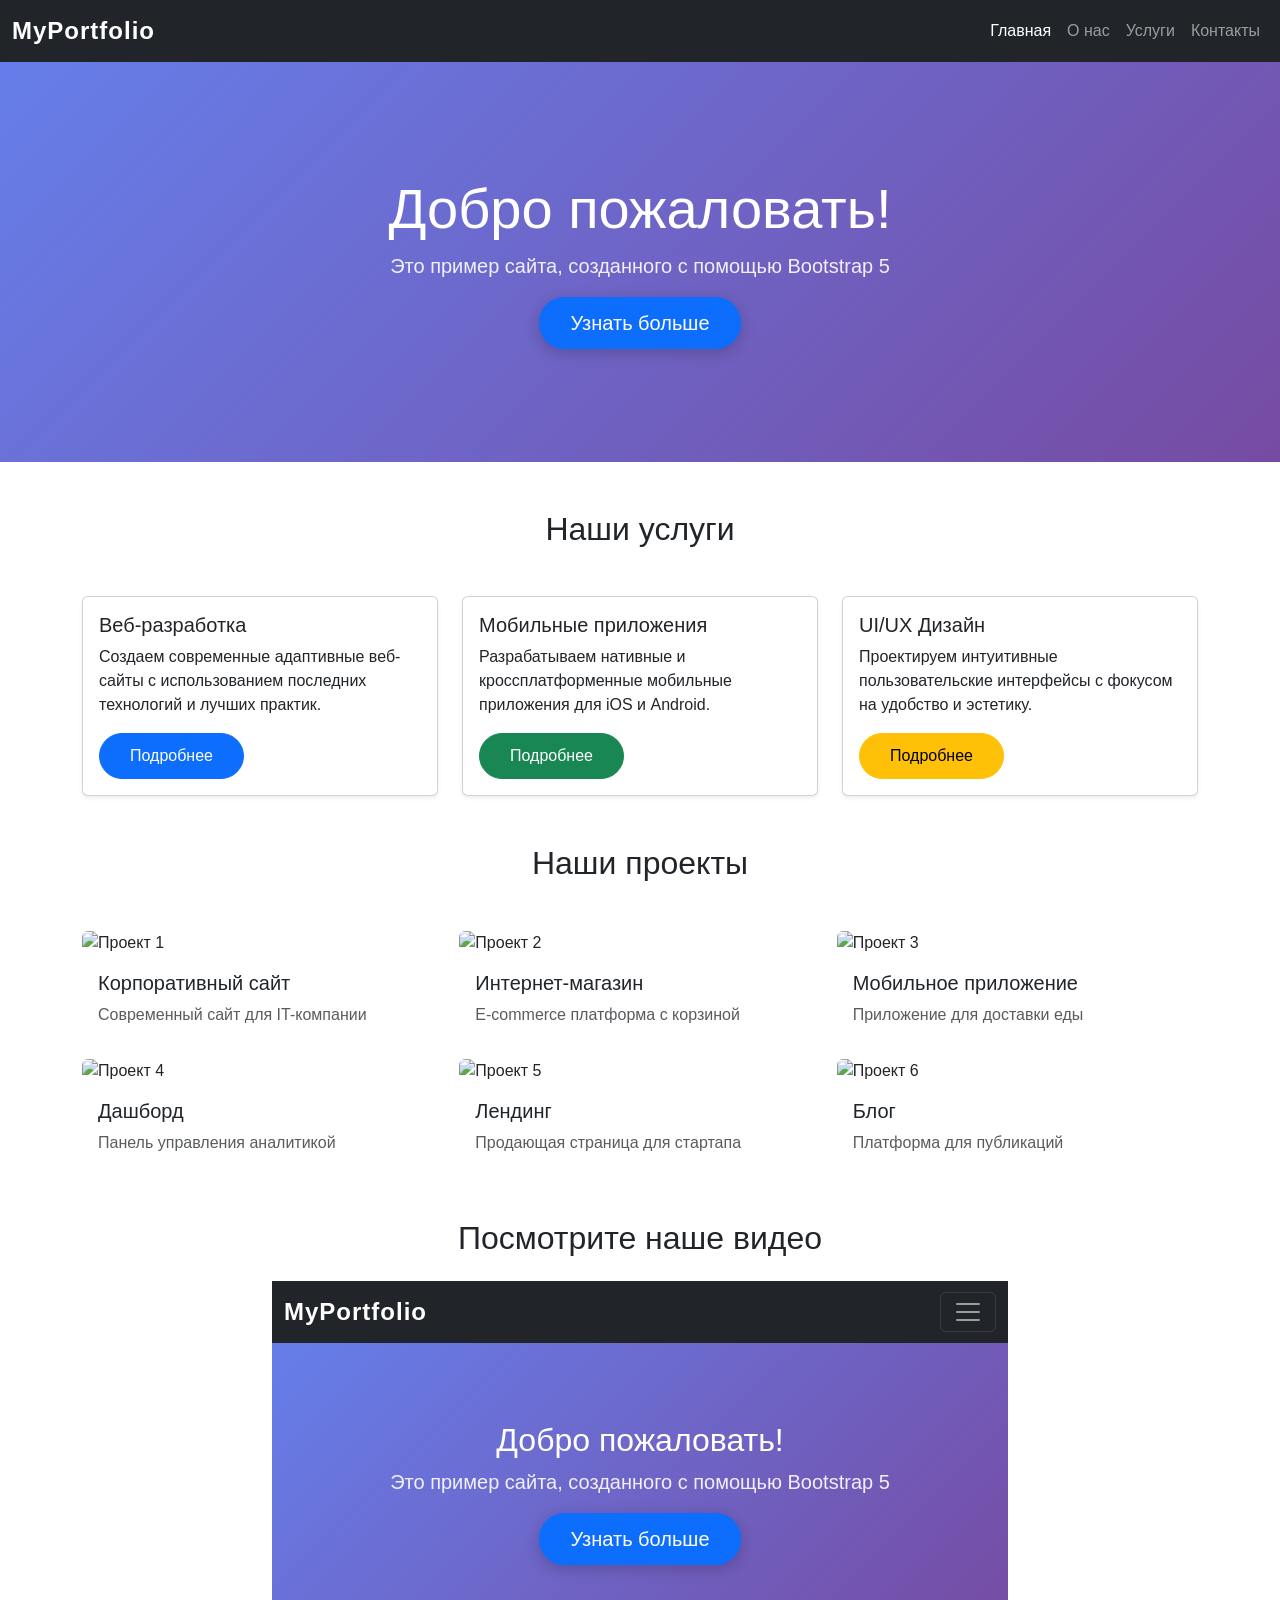
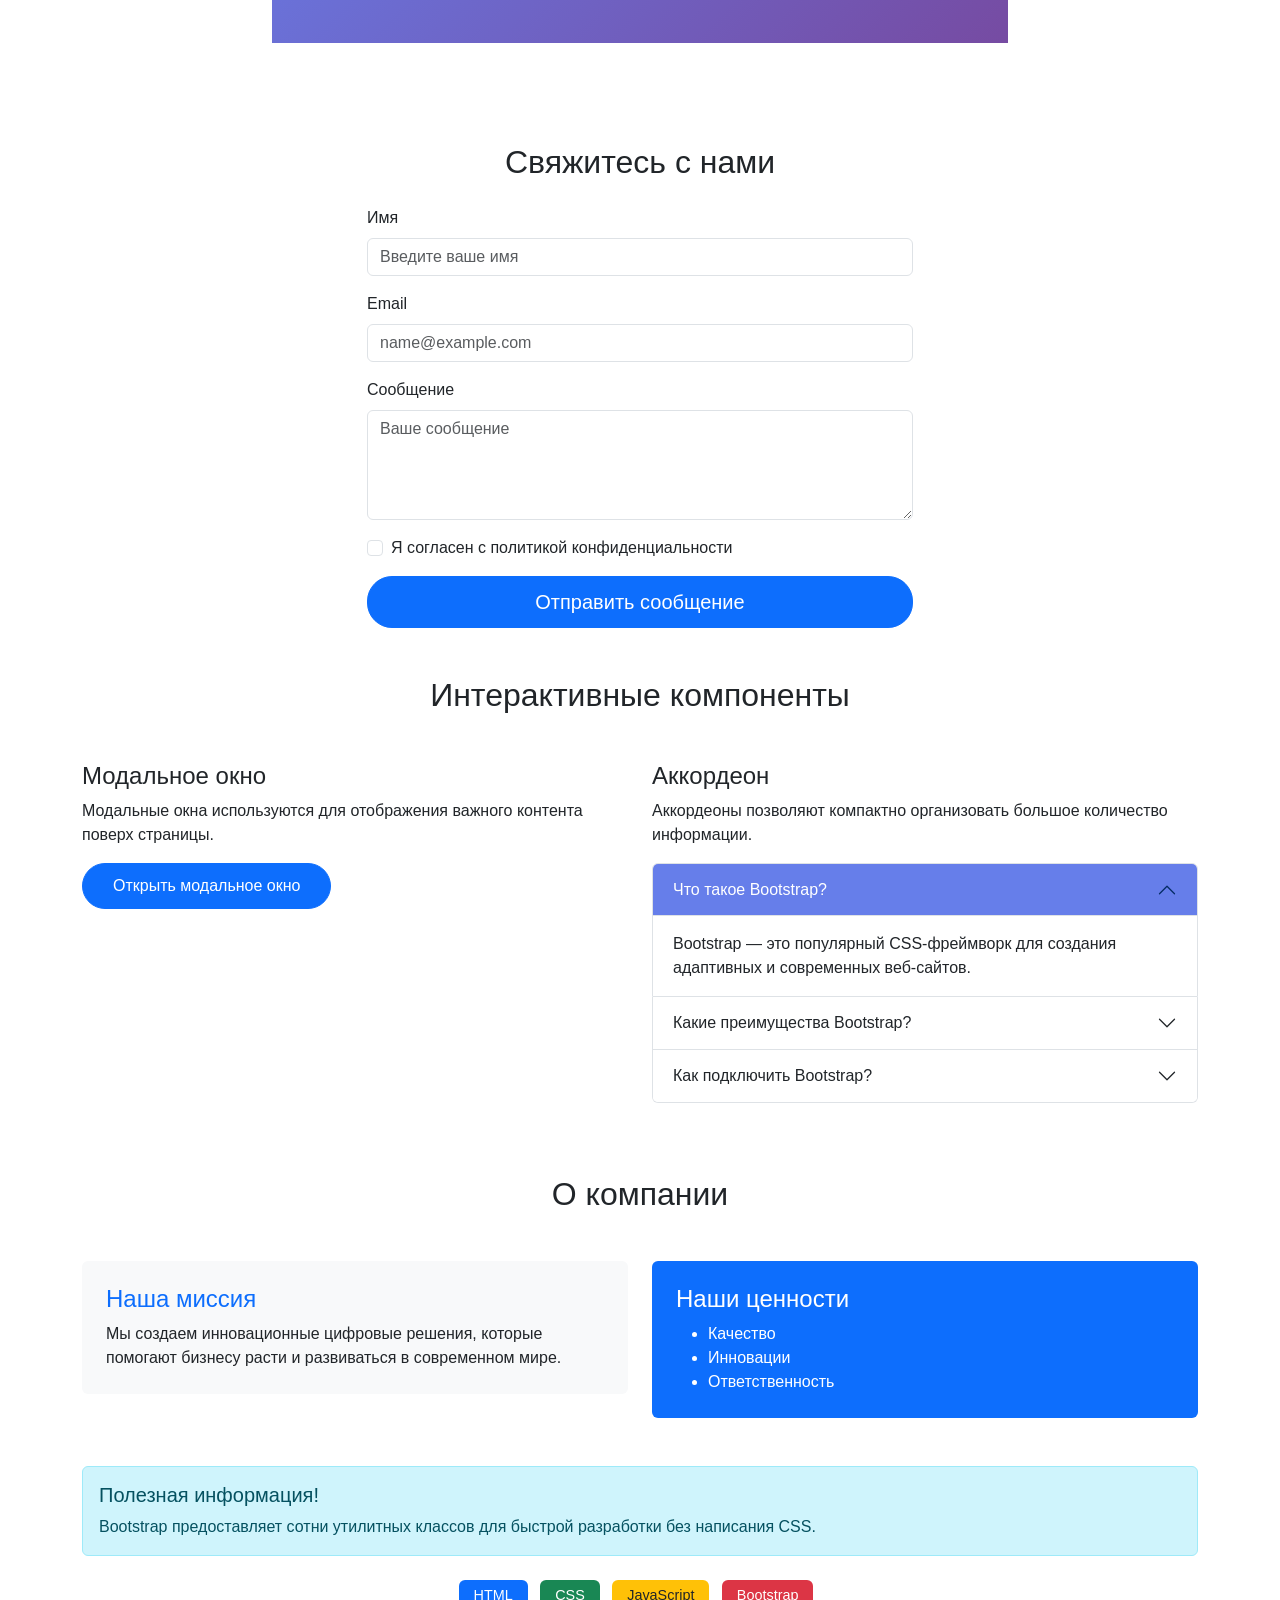
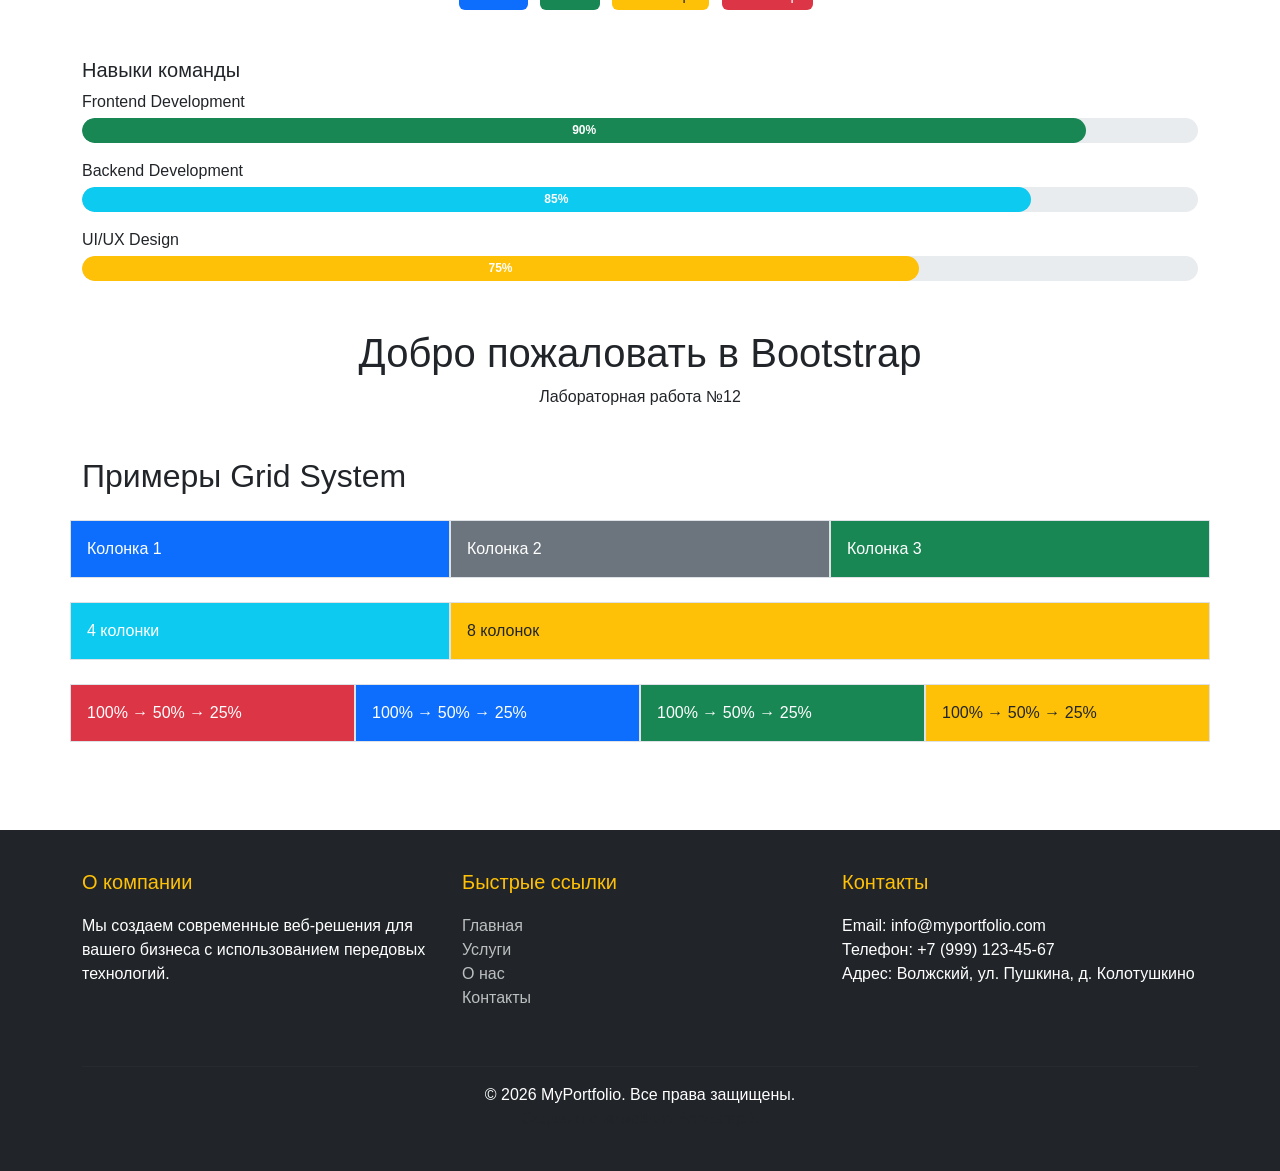
==== commit 00973623: "Step 10: responsive images and embedded media" ====
--- a/index.html
+++ b/index.html
@@ -14,86 +14,157 @@
     <link rel="stylesheet" href="custom.css" />
   </head>
   <body>
-
     <!-- Навигационная панель -->
     <nav class="navbar navbar-expand-lg navbar-dark bg-dark">
-        <div class="container-fluid">
-            <a class="navbar-brand" href="#">MyPortfolio</a>
-            !-- Кнопка для мобильного меню -->
-            <button
-                class="navbar-toggler"
-                type="button"
-                data-bs-toggle="collapse"
-                data-bs-target="#navbarNav"
-                aria-controls="navbarNav"
-                aria-expanded="false"
-                aria-label="Toggle navigation"
-            >
-            <span class="navbar-toggler-icon"></span>
-            </button>
-            <!-- Пункты меню -->
-                <div class="collapse navbar-collapse" id="navbarNav">
-                    <ul class="navbar-nav ms-auto">
-                    <li class="nav-item">
-                        <a class="nav-link active" href="#home">Главная</a>
-                    </li>
-                    <li class="nav-item">
-                        <a class="nav-link" href="#about">О нас</a>
-                    </li>
-                    <li class="nav-item">
-                        <a class="nav-link" href="#services">Услуги</a>
-                    </li>
-                    <li class="nav-item">
-                        <a class="nav-link" href="#contact">Контакты</a>
-                    </li>
-                </ul>
-            </div>
-        </div>
+      <div class="container-fluid">
+        <a class="navbar-brand" href="#">MyPortfolio</a>
+        !-- Кнопка для мобильного меню -->
+        <button
+          class="navbar-toggler"
+          type="button"
+          data-bs-toggle="collapse"
+          data-bs-target="#navbarNav"
+          aria-controls="navbarNav"
+          aria-expanded="false"
+          aria-label="Toggle navigation"
+        >
+          <span class="navbar-toggler-icon"></span>
+        </button>
+        <!-- Пункты меню -->
+        <div class="collapse navbar-collapse" id="navbarNav">
+          <ul class="navbar-nav ms-auto">
+            <li class="nav-item">
+              <a class="nav-link active" href="#home">Главная</a>
+            </li>
+            <li class="nav-item">
+              <a class="nav-link" href="#about">О нас</a>
+            </li>
+            <li class="nav-item">
+              <a class="nav-link" href="#services">Услуги</a>
+            </li>
+            <li class="nav-item">
+              <a class="nav-link" href="#contact">Контакты</a>
+            </li>
+          </ul>
+        </div>
+      </div>
     </nav>
     <!-- Hero секция -->
     <div class="container-fluid bg-light py-5" id="home">
-        <div class="container text-center">
-            <h1 class="display-4">Добро пожаловать!</h1>
-            <p class="lead">Это пример сайта, созданного с помощью Bootstrap 5</p>
-            <button class="btn btn-primary btn-lg">Узнать больше</button>
-        </div>
+      <div class="container text-center">
+        <h1 class="display-4">Добро пожаловать!</h1>
+        <p class="lead">Это пример сайта, созданного с помощью Bootstrap 5</p>
+        <button class="btn btn-primary btn-lg">Узнать больше</button>
+      </div>
     </div>
 
     <!-- Секция с карточками -->
     <div class="container my-5" id="services">
-    <h2 class="text-center mb-5">Наши услуги</h2>
-    <div class="row g-4">
-    <!-- Карточка 1 -->
-      <div class="col-12 col-md-6 col-lg-4">
-        <div class="card h-100 shadow-sm">
-          <div class="card-body">
-            <h5 class="card-title">Веб-разработка</h5>
-            <p class="card-text"> Создаем современные адаптивные веб-сайты с использованием последних технологий и лучших практик.</p>
-            <a href="#" class="btn btn-primary">Подробнее</a>
-          </div>
-        </div>
-      </div>
-    <!-- Карточка 2 -->
-      <div class="col-12 col-md-6 col-lg-4">
-        <div class="card h-100 shadow-sm">
-          <div class="card-body">
-            <h5 class="card-title">Мобильные приложения</h5>
-            <p class="card-text">Разрабатываем нативные и кроссплатформенные мобильные приложения для iOS и Android.</p>
-            <a href="#" class="btn btn-success">Подробнее</a>
-          </div>
-        </div>
-      </div>
-    <!-- Карточка 3 -->
-      <div class="col-12 col-md-6 col-lg-4">
-        <div class="card h-100 shadow-sm">
-          <div class="card-body">
-            <h5 class="card-title">UI/UX Дизайн</h5>
-            <p class="card-text">Проектируем интуитивные пользовательские интерфейсы с фокусом на удобство и эстетику.</p>
-            <a href="#" class="btn btn-warning">Подробнее</a>
-          </div>
-        </div>
-      </div>
-    </div>
+      <h2 class="text-center mb-5">Наши услуги</h2>
+      <div class="row g-4">
+        <!-- Карточка 1 -->
+        <div class="col-12 col-md-6 col-lg-4">
+          <div class="card h-100 shadow-sm">
+            <div class="card-body">
+              <h5 class="card-title">Веб-разработка</h5>
+              <p class="card-text">Создаем современные адаптивные веб-сайты с использованием последних технологий и лучших практик.</p>
+              <a href="#" class="btn btn-primary">Подробнее</a>
+            </div>
+          </div>
+        </div>
+        <!-- Карточка 2 -->
+        <div class="col-12 col-md-6 col-lg-4">
+          <div class="card h-100 shadow-sm">
+            <div class="card-body">
+              <h5 class="card-title">Мобильные приложения</h5>
+              <p class="card-text">Разрабатываем нативные и кроссплатформенные мобильные приложения для iOS и Android.</p>
+              <a href="#" class="btn btn-success">Подробнее</a>
+            </div>
+          </div>
+        </div>
+        <!-- Карточка 3 -->
+        <div class="col-12 col-md-6 col-lg-4">
+          <div class="card h-100 shadow-sm">
+            <div class="card-body">
+              <h5 class="card-title">UI/UX Дизайн</h5>
+              <p class="card-text">Проектируем интуитивные пользовательские интерфейсы с фокусом на удобство и эстетику.</p>
+              <a href="#" class="btn btn-warning">Подробнее</a>
+            </div>
+          </div>
+        </div>
+      </div>
+    </div>
+
+    <!-- Секция с галереей изображений -->
+    <div class="container my-5">
+      <h2 class="text-center mb-5">Наши проекты</h2>
+      <div class="row g-3">
+        <div class="col-12 col-sm-6 col-lg-4">
+          <div class="card border-0">
+            <img src="https://placeholder.apptor.studio/200/200/product1.png" class="card-img-top img-fluid rounded" alt="Проект 1" />
+            <div class="card-body">
+              <h5 class="card-title">Корпоративный сайт</h5>
+              <p class="card-text text-muted">Современный сайт для IT-компании</p>
+            </div>
+          </div>
+        </div>
+        <div class="col-12 col-sm-6 col-lg-4">
+          <div class="card border-0">
+            <img src="https://placeholder.apptor.studio/200/200/product2.png" class="card-img-top img-fluid rounded" alt="Проект 2" />
+            <div class="card-body">
+              <h5 class="card-title">Интернет-магазин</h5>
+              <p class="card-text text-muted">E-commerce платформа с корзиной</p>
+            </div>
+          </div>
+        </div>
+        <div class="col-12 col-sm-6 col-lg-4">
+          <div class="card border-0">
+            <img src="https://placeholder.apptor.studio/200/200/product3.png" class="card-img-top img-fluid rounded" alt="Проект 3" />
+            <div class="card-body">
+              <h5 class="card-title">Мобильное приложение</h5>
+              <p class="card-text text-muted">Приложение для доставки еды</p>
+            </div>
+          </div>
+        </div>
+        <div class="col-12 col-sm-6 col-lg-4">
+          <div class="card border-0">
+            <img src="https://placeholder.apptor.studio/200/200/product4.png" class="card-img-top img-fluid rounded" alt="Проект 4" />
+            <div class="card-body">
+              <h5 class="card-title">Дашборд</h5>
+              <p class="card-text text-muted">Панель управления аналитикой</p>
+            </div>
+          </div>
+        </div>
+        <div class="col-12 col-sm-6 col-lg-4">
+          <div class="card border-0">
+            <img src="https://placeholder.apptor.studio/200/200/product5.png" class="card-img-top img-fluid rounded" alt="Проект 5" />
+            <div class="card-body">
+              <h5 class="card-title">Лендинг</h5>
+              <p class="card-text text-muted">Продающая страница для стартапа</p>
+            </div>
+          </div>
+        </div>
+        <div class="col-12 col-sm-6 col-lg-4">
+          <div class="card border-0">
+            <img src="https://placeholder.apptor.studio/200/200/product6.png" class="card-img-top img-fluid rounded" alt="Проект 6" />
+            <div class="card-body">
+              <h5 class="card-title">Блог</h5>
+              <p class="card-text text-muted">Платформа для публикаций</p>
+            </div>
+          </div>
+        </div>
+      </div>
+    </div>
+    <!-- Секция с встроенным видео -->
+    <div class="container my-5">
+      <h2 class="text-center mb-4">Посмотрите наше видео</h2>
+      <div class="row justify-content-center">
+        <div class="col-lg-8">
+          <div class="ratio ratio-16x9">
+            <iframe src="#" title="Видео презентация" allowfullscreen> </iframe>
+          </div>
+        </div>
+      </div>
     </div>
 
     <!-- Секция с формой -->
@@ -102,116 +173,65 @@
         <div class="col-lg-6">
           <h2 class="text-center mb-4">Свяжитесь с нами</h2>
           <form id="contactForm" class="needs-validation" novalidate>
-          <!-- Имя -->
-          <div class="mb-3">
-            <label for="name" class="form-label">Имя</label>
-            <input
-              type="text"
-              class="form-control"
-              id="name"
-              placeholder="Введите ваше имя"
-              required
-            />
-            <div class="invalid-feedback">Пожалуйста, введите ваше имя</div>
-          </div>
-          <!-- Email -->
-          <div class="mb-3">
-            <label for="email" class="form-label">Email</label>
-            <input
-              type="email"
-              class="form-control"
-              id="email"
-              placeholder="name@example.com"
-              required
-            />
-            <div class="invalid-feedback">Пожалуйста, введите корректный email</div>
-          </div>
-          <!-- Сообщение -->
-          <div class="mb-3">
-            <label for="message" class="form-label">Сообщение</label>
-            <textarea
-              class="form-control"
-              id="message"
-              rows="4"
-              placeholder="Ваше сообщение"
-              required
-            ></textarea>
+            <!-- Имя -->
+            <div class="mb-3">
+              <label for="name" class="form-label">Имя</label>
+              <input type="text" class="form-control" id="name" placeholder="Введите ваше имя" required />
+              <div class="invalid-feedback">Пожалуйста, введите ваше имя</div>
+            </div>
+            <!-- Email -->
+            <div class="mb-3">
+              <label for="email" class="form-label">Email</label>
+              <input type="email" class="form-control" id="email" placeholder="name@example.com" required />
+              <div class="invalid-feedback">Пожалуйста, введите корректный email</div>
+            </div>
+            <!-- Сообщение -->
+            <div class="mb-3">
+              <label for="message" class="form-label">Сообщение</label>
+              <textarea class="form-control" id="message" rows="4" placeholder="Ваше сообщение" required></textarea>
               <div class="invalid-feedback">Пожалуйста, введите сообщение</div>
-          </div>
-          <!-- Checkbox -->
-          <div class="mb-3 form-check">
-            <input
-              type="checkbox"
-              class="form-check-input"
-              id="agree"
-              required
-            />
-            <label class="form-check-label" for="agree">Я согласен с политикой конфиденциальности</label>
-            <div class="invalid-feedback">Вы должны согласиться с условиями</div>
-          </div>
-          <!-- Кнопка отправки -->
-          <div class="d-grid">
-            <button type="submit" class="btn btn-primary btn-lg">Отправить сообщение</button>
-          </div>
+            </div>
+            <!-- Checkbox -->
+            <div class="mb-3 form-check">
+              <input type="checkbox" class="form-check-input" id="agree" required />
+              <label class="form-check-label" for="agree">Я согласен с политикой конфиденциальности</label>
+              <div class="invalid-feedback">Вы должны согласиться с условиями</div>
+            </div>
+            <!-- Кнопка отправки -->
+            <div class="d-grid">
+              <button type="submit" class="btn btn-primary btn-lg">Отправить сообщение</button>
+            </div>
           </form>
         </div>
       </div>
     </div>
 
-  <!-- Секция с модальным окном и аккордеоном -->
-  <div class="container my-5">
-    <h2 class="text-center mb-5">Интерактивные компоненты</h2>
-    <div class="row">
-    <!-- Модальное окно -->
-      <div class="col-md-6 mb-4">
-        <h4>Модальное окно</h4>
-        <p>Модальные окна используются для отображения важного контента поверх страницы.</p>
-        <!-- Кнопка открытия модального окна -->
-        <button
-          type="button"
-          class="btn btn-primary"
-          data-bs-toggle="modal"
-          data-bs-target="#exampleModal"
-          >
-          Открыть модальное окно
-        </button>
-        <!-- Само модальное окно -->
-          <div
-            class="modal fade"
-            id="exampleModal"
-            tabindex="-1"
-            aria-labelledby="exampleModalLabel"
-            aria-hidden="true"
-          >
+    <!-- Секция с модальным окном и аккордеоном -->
+    <div class="container my-5">
+      <h2 class="text-center mb-5">Интерактивные компоненты</h2>
+      <div class="row">
+        <!-- Модальное окно -->
+        <div class="col-md-6 mb-4">
+          <h4>Модальное окно</h4>
+          <p>Модальные окна используются для отображения важного контента поверх страницы.</p>
+          <!-- Кнопка открытия модального окна -->
+          <button type="button" class="btn btn-primary" data-bs-toggle="modal" data-bs-target="#exampleModal">
+            Открыть модальное окно
+          </button>
+          <!-- Само модальное окно -->
+          <div class="modal fade" id="exampleModal" tabindex="-1" aria-labelledby="exampleModalLabel" aria-hidden="true">
             <div class="modal-dialog modal-dialog-centered">
               <div class="modal-content">
                 <div class="modal-header">
-                  <h5 class="modal-title" id="exampleModalLabel">
-                    Добро пожаловать!
-                  </h5>
-                  <button
-                    type="button"
-                    class="btn-close"
-                    data-bs-dismiss="modal"
-                    aria-label="Close"
-                    >
-                  </button>
+                  <h5 class="modal-title" id="exampleModalLabel">Добро пожаловать!</h5>
+                  <button type="button" class="btn-close" data-bs-dismiss="modal" aria-label="Close"></button>
                 </div>
                 <div class="modal-body">
-                  Это пример модального окна Bootstrap. Здесь может быть любой
-                  контент: текст, формы, изображения.
+                  Это пример модального окна Bootstrap. Здесь может быть любой контент: текст, формы, изображения.
                 </div>
                 <div class="modal-footer">
-                  <button
-                    type="button"
-                    class="btn btn-secondary"
-                    data-bs-dismiss="modal"
-                    >
-                    Закрыть
-                  </button>
-                  <button type="button" class="btn btn-primary">
-                    Сохранить изменения
-                  </button>
+                  <button type="button" class="btn btn-secondary" data-bs-dismiss="modal">Закрыть</button>
+                  <button type="button" class="btn btn-primary">Сохранить изменения</button>
                 </div>
               </div>
             </div>
@@ -232,7 +252,7 @@
                   data-bs-target="#collapseOne"
                   aria-expanded="true"
                   aria-controls="collapseOne"
-                  >
+                >
                   Что такое Bootstrap?
                 </button>
               </h2>
@@ -241,9 +261,8 @@
                 class="accordion-collapse collapse show"
                 aria-labelledby="headingOne"
                 data-bs-parent="#accordionExample"
-                >
-                <div class="accordion-body">Bootstrap — это популярный CSS-фреймворк для создания адаптивных и современных веб-сайтов.
-                </div>
+              >
+                <div class="accordion-body">Bootstrap — это популярный CSS-фреймворк для создания адаптивных и современных веб-сайтов.</div>
               </div>
             </div>
             <!-- Элемент 2 -->
@@ -256,19 +275,13 @@
                   data-bs-target="#collapseTwo"
                   aria-expanded="false"
                   aria-controls="collapseTwo"
-                  >
+                >
                   Какие преимущества Bootstrap?
                 </button>
               </h2>
-              <div
-                id="collapseTwo"
-                class="accordion-collapse collapse"
-                aria-labelledby="headingTwo"
-                data-bs-parent="#accordionExample"
-                >
+              <div id="collapseTwo" class="accordion-collapse collapse" aria-labelledby="headingTwo" data-bs-parent="#accordionExample">
                 <div class="accordion-body">
-                  Быстрая разработка, готовые компоненты, адаптивность,
-                  кроссбраузерность и большое сообщество разработчиков.
+                  Быстрая разработка, готовые компоненты, адаптивность, кроссбраузерность и большое сообщество разработчиков.
                 </div>
               </div>
             </div>
@@ -282,111 +295,105 @@
                   data-bs-target="#collapseThree"
                   aria-expanded="false"
                   aria-controls="collapseThree"
-                  >
+                >
                   Как подключить Bootstrap?
                 </button>
               </h2>
-              <div
-                id="collapseThree"
-                class="accordion-collapse collapse"
-                aria-labelledby="headingThree"
-                data-bs-parent="#accordionExample"
-                >
-              <div class="accordion-body">
-                Bootstrap можно подключить через CDN (быстро) или установить
-                локально через npm (для продакшн-проектов).
+              <div id="collapseThree" class="accordion-collapse collapse" aria-labelledby="headingThree" data-bs-parent="#accordionExample">
+                <div class="accordion-body">
+                  Bootstrap можно подключить через CDN (быстро) или установить локально через npm (для продакшн-проектов).
+                </div>
               </div>
             </div>
           </div>
         </div>
       </div>
     </div>
-  </div>
-
-  <!-- Секция утилитных классов -->
-  <div class="container my-5" id="about">
-    <h2 class="text-center mb-5">О компании</h2>
-    <!-- Отступы и выравнивание -->
-    <div class="row">
-      <div class="col-md-6 mb-4">
-        <div class="p-4 bg-light rounded">
-          <h4 class="text-primary">Наша миссия</h4>
-          <p class="mb-0"> Мы создаем инновационные цифровые решения, которые помогают бизнесу расти и развиваться в современном мире.</p>
-        </div>
-      </div>
-      <div class="col-md-6 mb-4">
-        <div class="p-4 bg-primary text-white rounded">
-          <h4>Наши ценности</h4>
-          <ul class="mb-0">
-            <li>Качество</li>
-            <li>Инновации</li>
-            <li>Ответственность</li>
-          </ul>
-        </div>
-      </div>
-    </div>
-    <!-- Примеры утилитных классов -->
-    <div class="alert alert-info mt-4" role="alert">
-      <h5 class="alert-heading">Полезная информация!</h5>
-      <p class="mb-0"> Bootstrap предоставляет сотни утилитных классов для быстрой разработки без написания CSS.</p>
-    </div>
-    <!-- Бейджи и кнопки -->
-    <div class="text-center mt-4">
-      <span class="badge bg-primary me-2">HTML</span>
-      <span class="badge bg-success me-2">CSS</span>
-      <span class="badge bg-warning text-dark me-2">JavaScript</span>
-      <span class="badge bg-danger me-2">Bootstrap</span>
-    </div>
-    <!-- Прогресс-бары -->
-    <div class="mt-5">
-      <h5>Навыки команды</h5>
-      <div class="mb-3">
-        <label class="mb-1">Frontend Development</label>
-        <div class="progress">
-          <div
-            class="progress-bar bg-success"
-            role="progressbar"
-            style="width: 90%"
-            aria-valuenow="90"
-            aria-valuemin="0"
-            aria-valuemax="100"
+
+    <!-- Секция утилитных классов -->
+    <div class="container my-5" id="about">
+      <h2 class="text-center mb-5">О компании</h2>
+      <!-- Отступы и выравнивание -->
+      <div class="row">
+        <div class="col-md-6 mb-4">
+          <div class="p-4 bg-light rounded">
+            <h4 class="text-primary">Наша миссия</h4>
+            <p class="mb-0">Мы создаем инновационные цифровые решения, которые помогают бизнесу расти и развиваться в современном мире.</p>
+          </div>
+        </div>
+        <div class="col-md-6 mb-4">
+          <div class="p-4 bg-primary text-white rounded">
+            <h4>Наши ценности</h4>
+            <ul class="mb-0">
+              <li>Качество</li>
+              <li>Инновации</li>
+              <li>Ответственность</li>
+            </ul>
+          </div>
+        </div>
+      </div>
+      <!-- Примеры утилитных классов -->
+      <div class="alert alert-info mt-4" role="alert">
+        <h5 class="alert-heading">Полезная информация!</h5>
+        <p class="mb-0">Bootstrap предоставляет сотни утилитных классов для быстрой разработки без написания CSS.</p>
+      </div>
+      <!-- Бейджи и кнопки -->
+      <div class="text-center mt-4">
+        <span class="badge bg-primary me-2">HTML</span>
+        <span class="badge bg-success me-2">CSS</span>
+        <span class="badge bg-warning text-dark me-2">JavaScript</span>
+        <span class="badge bg-danger me-2">Bootstrap</span>
+      </div>
+      <!-- Прогресс-бары -->
+      <div class="mt-5">
+        <h5>Навыки команды</h5>
+        <div class="mb-3">
+          <label class="mb-1">Frontend Development</label>
+          <div class="progress">
+            <div
+              class="progress-bar bg-success"
+              role="progressbar"
+              style="width: 90%"
+              aria-valuenow="90"
+              aria-valuemin="0"
+              aria-valuemax="100"
             >
-            90%
-          </div>
-        </div>
-      </div>
-      <div class="mb-3">
-        <label class="mb-1">Backend Development</label>
-        <div class="progress">
-          <div
-            class="progress-bar bg-info"
-            role="progressbar"
-            style="width: 85%"
-            aria-valuenow="85"
-            aria-valuemin="0"
-            aria-valuemax="100"
+              90%
+            </div>
+          </div>
+        </div>
+        <div class="mb-3">
+          <label class="mb-1">Backend Development</label>
+          <div class="progress">
+            <div
+              class="progress-bar bg-info"
+              role="progressbar"
+              style="width: 85%"
+              aria-valuenow="85"
+              aria-valuemin="0"
+              aria-valuemax="100"
             >
-            85%
-          </div>
-        </div>
-      </div>
-      <div class="mb-3">
-        <label class="mb-1">UI/UX Design</label>
-        <div class="progress">
-          <div
-            class="progress-bar bg-warning"
-            role="progressbar"
-            style="width: 75%"
-            aria-valuenow="75"
-            aria-valuemin="0"
-            aria-valuemax="100"
+              85%
+            </div>
+          </div>
+        </div>
+        <div class="mb-3">
+          <label class="mb-1">UI/UX Design</label>
+          <div class="progress">
+            <div
+              class="progress-bar bg-warning"
+              role="progressbar"
+              style="width: 75%"
+              aria-valuenow="75"
+              aria-valuemin="0"
+              aria-valuemax="100"
             >
-            75%
-          </div>
-        </div>
-      </div>
-    </div>
-  </div>
+              75%
+            </div>
+          </div>
+        </div>
+      </div>
+    </div>
 
     <div class="container">
       <h1 class="text-center mt-5">Добро пожаловать в Bootstrap</h1>
@@ -415,48 +422,44 @@
       </div>
     </div>
 
-  <!-- Футер -->
-   <footer>
-    <div class="container">
-      <div class="row">
-        <div class="col-md-4 mb-4">
-          <h5>О компании</h5>
-          <p>
-            Мы создаем современные веб-решения для вашего бизнеса с
-            использованием передовых технологий.
-          </p>
-        </div>
-        <div class="col-md-4 mb-4">
-          <h5>Быстрые ссылки</h5>
-          <ul class="list-unstyled">
-            <li><a href="#home">Главная</a></li>
-            <li><a href="#services">Услуги</a></li>
-            <li><a href="#about">О нас</a></li>
-            <li><a href="#contact">Контакты</a></li>
-          </ul>
-        </div>
-        <div class="col-md-4 mb-4">
-          <h5>Контакты</h5>
-        <ul class="list-unstyled">
-          <li>Email: info@myportfolio.com</li>
-          <li>Телефон: +7 (999) 123-45-67</li>
-          <li>Адрес: Волжский, ул. Пушкина, д. Колотушкино</li>
-        </ul>
-      </div>
-    </div>
-    <hr style="border-color: rgba(255, 255, 255, 0.1)" />
-    <div class="text-center mt-3">
-      <p class="mb-0">&copy; 2026 MyPortfolio. Все права защищены.</p>
-      <p class="mb-0 text-muted">Создано с помощью Bootstrap 5</p>
-    </div>
-  </div>
-</footer>
-
+    <!-- Футер -->
+    <footer>
+      <div class="container">
+        <div class="row">
+          <div class="col-md-4 mb-4">
+            <h5>О компании</h5>
+            <p>Мы создаем современные веб-решения для вашего бизнеса с использованием передовых технологий.</p>
+          </div>
+          <div class="col-md-4 mb-4">
+            <h5>Быстрые ссылки</h5>
+            <ul class="list-unstyled">
+              <li><a href="#home">Главная</a></li>
+              <li><a href="#services">Услуги</a></li>
+              <li><a href="#about">О нас</a></li>
+              <li><a href="#contact">Контакты</a></li>
+            </ul>
+          </div>
+          <div class="col-md-4 mb-4">
+            <h5>Контакты</h5>
+            <ul class="list-unstyled">
+              <li>Email: info@myportfolio.com</li>
+              <li>Телефон: +7 (999) 123-45-67</li>
+              <li>Адрес: Волжский, ул. Пушкина, д. Колотушкино</li>
+            </ul>
+          </div>
+        </div>
+        <hr style="border-color: rgba(255, 255, 255, 0.1)" />
+        <div class="text-center mt-3">
+          <p class="mb-0">&copy; 2026 MyPortfolio. Все права защищены.</p>
+          <p class="mb-0 text-muted">Создано с помощью Bootstrap 5</p>
+        </div>
+      </div>
+    </footer>
   </body>
 
   <script>
-  // Валидация формы Bootstrap
-    (function () { 
+    // Валидация формы Bootstrap
+    (function () {
       "use strict";
       const form = document.getElementById("contactForm");
       form.addEventListener(
@@ -473,16 +476,14 @@
           }
           form.classList.add("was-validated");
         },
-        false
+        false,
       );
-      })();
+    })();
   </script>
 
-    <script
-      src="https://cdn.jsdelivr.net/npm/bootstrap@5.3.8/dist/js/bootstrap.bundle.min.js"
-      integrity="sha384-FKyoEForCGlyvwx9Hj09JcYn3nv7wiPVlz7YYwJrWVcXK/BmnVDxM+D2scQbITxI"
-      crossorigin="anonymous"
-      >
-    </script>
-
+  <script
+    src="https://cdn.jsdelivr.net/npm/bootstrap@5.3.8/dist/js/bootstrap.bundle.min.js"
+    integrity="sha384-FKyoEForCGlyvwx9Hj09JcYn3nv7wiPVlz7YYwJrWVcXK/BmnVDxM+D2scQbITxI"
+    crossorigin="anonymous"
+  ></script>
 </html>
